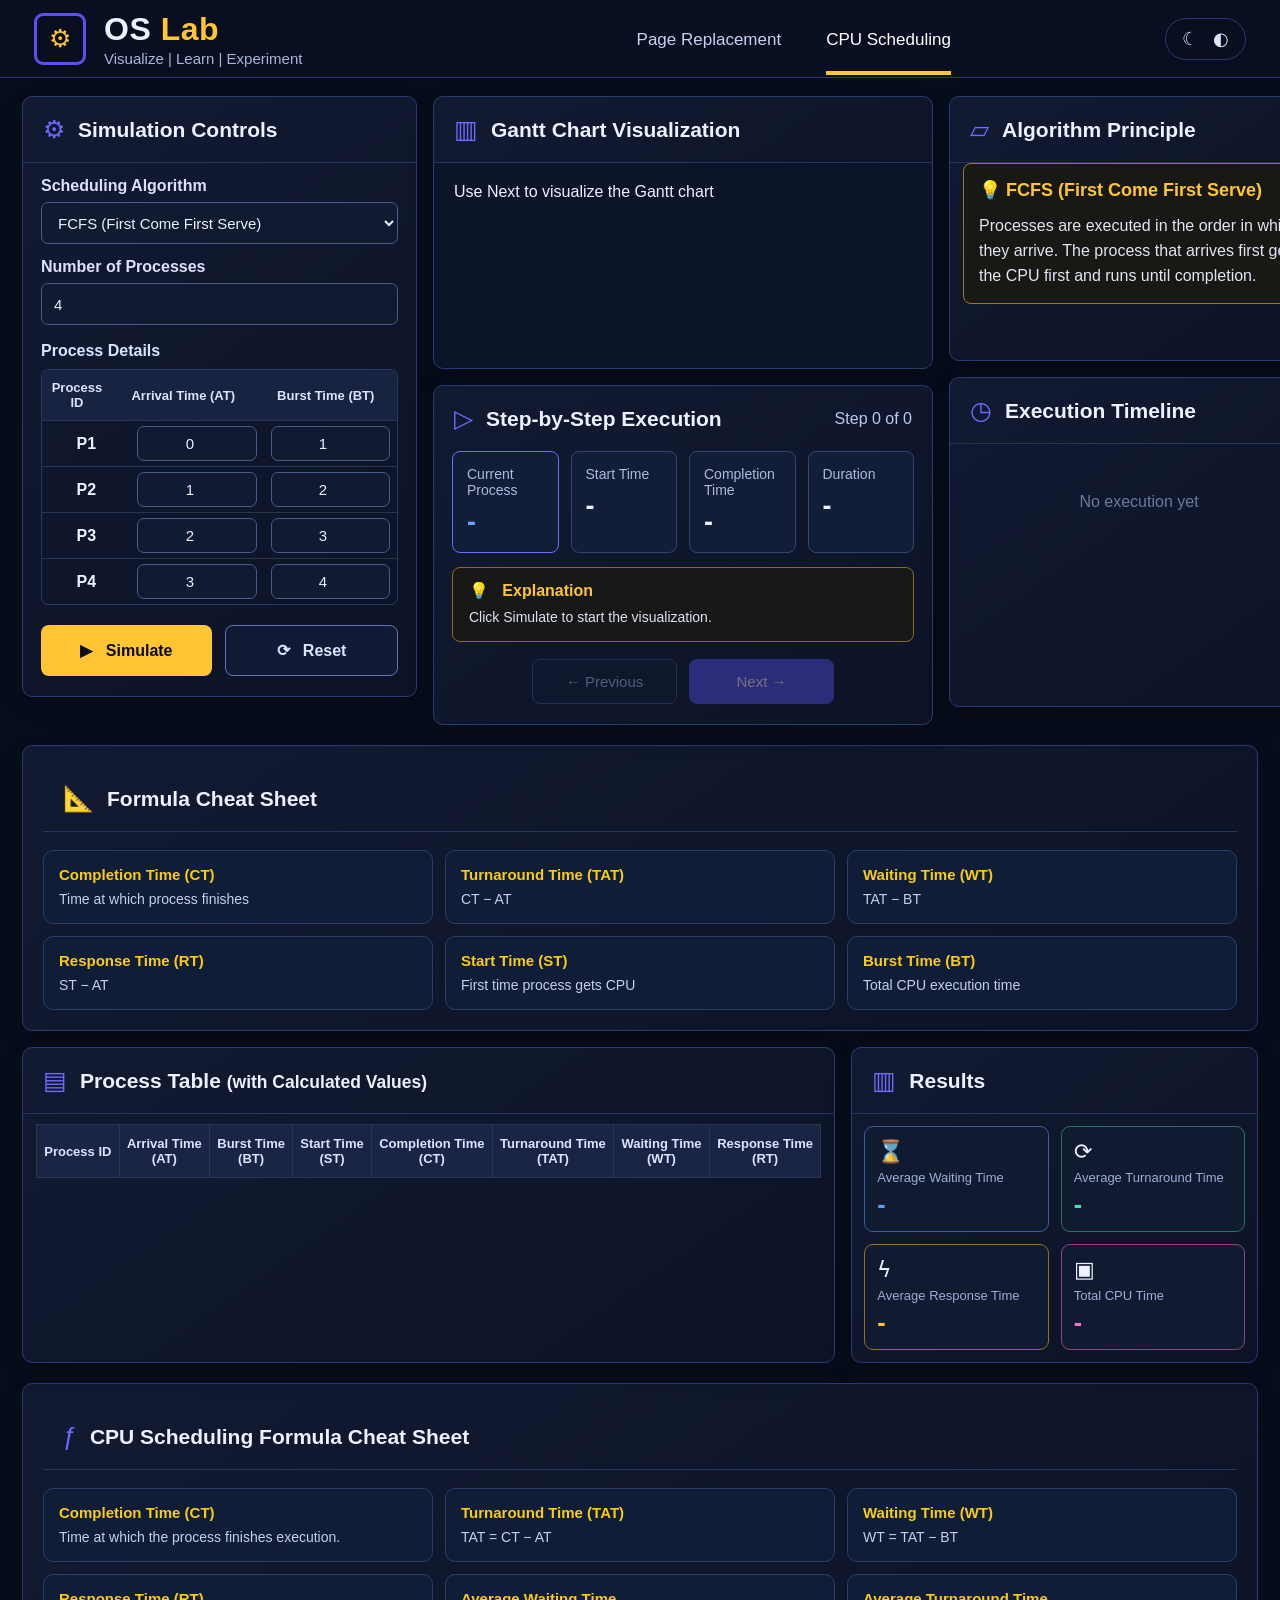
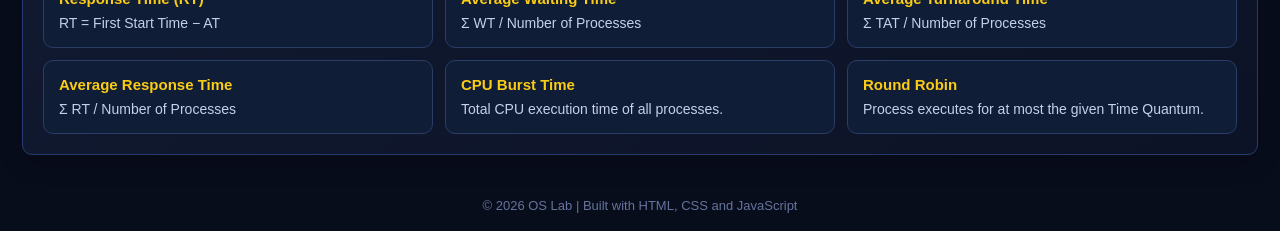
==== cpu-scheduling.html @ b17a911a "cpu scheduling algo fcfs added" ====
<!DOCTYPE html>
<html lang="en">
<head>
<meta charset="UTF-8">
<meta name="viewport" content="width=device-width,initial-scale=1.0">
<title>OS Lab | CPU Scheduling</title>
<link rel="stylesheet" href="css/scheduling.css">
</head>

<body>

<header>
    <div class="brand">
        <div class="brand-icon">⚙</div>
        <div>
            <h1>OS <span>Lab</span></h1>
            <p>Visualize | Learn | Experiment</p>
        </div>
    </div>

    <nav>
        <a href="page-replacement.html">Page Replacement</a>
        <a href="cpu-scheduling.html" class="active">CPU Scheduling</a>
    </nav>

    <div class="theme-toggle">☾ &nbsp; ◐</div>
</header>

<main>

    <!-- TOP SECTION -->
    <div class="top-grid">

        <!-- LEFT: CONTROLS -->
        <section class="card controls-card">

            <div class="card-title">
                <span>⚙</span>
                <h2>Simulation Controls</h2>
            </div>

            <label>Scheduling Algorithm</label>

            <select id="algorithm">
                <option value="fcfs">FCFS (First Come First Serve)</option>
                <option value="sjf">SJF (Shortest Job First)</option>
                <option value="srtf">SRTF (Shortest Remaining Time First)</option>
                <option value="priority">Priority Scheduling</option>
                <option value="roundrobin">Round Robin</option>
            </select>

            <label>Number of Processes</label>

            <input
                type="number"
                id="processCount"
                min="1"
                max="10"
                value="4"
            >

            <h3 class="sub-heading">Process Details</h3>

            <div class="process-table">

                <div class="process-header">
                    <span>Process ID</span>
                    <span>Arrival Time (AT)</span>
                    <span>Burst Time (BT)</span>
                </div>

                <!-- JS WILL GENERATE PROCESS ROWS HERE -->
                <div id="processInputs"></div>

            </div>

            <!-- ROUND ROBIN QUANTUM -->
            <div
                id="quantumContainer"
                class="quantum-container"
                style="display:none;"
            >
                <label>Time Quantum</label>

                <input
                    type="number"
                    id="timeQuantum"
                    min="1"
                    value="2"
                >
            </div>

            <div class="buttons">

                <button
                    id="simulateBtn"
                    class="simulate-btn"
                >
                    ▶ &nbsp; Simulate
                </button>

                <button
                    id="resetBtn"
                    class="reset-btn"
                >
                    ⟳ &nbsp; Reset
                </button>

            </div>

        </section>


        <!-- CENTER -->
        <div class="center-column">

            <!-- GANTT -->
            <section class="card gantt-card">

                <div class="card-title">
                    <span>▥</span>
                    <h2>Gantt Chart Visualization</h2>
                </div>

                <div id="ganttChart" class="gantt-chart">
                    <canvas id="ganttCanvas"></canvas>
                </div>

            </section>


            <!-- STEP EXECUTION -->
            <section class="card step-card">

                <div class="step-header">

                    <div class="card-title">
                        <span>▷</span>
                        <h2>Step-by-Step Execution</h2>
                    </div>

                    <span id="stepCounter">
                        Step 0 of 0
                    </span>

                </div>

                <div class="step-info-grid">

                    <div class="info-box current-process">
                        <span>Current Process</span>
                        <strong id="currentProcess">-</strong>
                    </div>

                    <div class="info-box">
                        <span>Start Time</span>
                        <strong id="startTime">-</strong>
                    </div>

                    <div class="info-box">
                        <span>Completion Time</span>
                        <strong id="completionTime">-</strong>
                    </div>

                    <div class="info-box">
                        <span>Duration</span>
                        <strong id="duration">-</strong>
                    </div>

                </div>

                <div class="explanation">

                    <h3>
                        💡 &nbsp; Explanation
                    </h3>

                    <p id="explanationText">
                        Click Simulate to start the visualization.
                    </p>

                </div>

                <div class="navigation">

                    <button
                        id="previousBtn"
                        disabled
                    >
                        ← Previous
                    </button>

                    <button
                        id="nextBtn"
                        disabled
                    >
                        Next →
                    </button>

                </div>

            </section>

        </div>


        <!-- RIGHT COLUMN -->
        <div class="right-column">

            <!-- PRINCIPLE -->
            <section class="card principle-card">

                <div class="card-title">

                    <span>▱</span>

                    <h2>
                        Algorithm Principle
                    </h2>

                </div>

                <div class="principle-content">

                    <h3 id="principleTitle">
                        💡 FCFS (First Come First Serve)
                    </h3>

                    <p id="principleText">
                        In FCFS, processes are executed in the
                        order of their arrival. The process that
                        arrives first is given the CPU first and
                        runs until completion.
                    </p>

                </div>

            </section>


            <!-- TIMELINE -->
            <section class="card timeline-card">

                <div class="card-title">

                    <span>◷</span>

                    <h2>
                        Execution Timeline
                    </h2>

                </div>

                <div id="executionTimeline">

                    <div class="empty-timeline">
                        No execution yet
                    </div>

                </div>

            </section>

        </div>

    </div>

    <!-- FORMULA CHEAT SHEET -->
<section class="card formula-card">

    <div class="card-title">
        <span>📐</span>
        <h2>Formula Cheat Sheet</h2>
    </div>

    <div class="formula-grid">

        <div class="formula-item">
            <strong>Completion Time (CT)</strong>
            <span>Time at which process finishes</span>
        </div>

        <div class="formula-item">
            <strong>Turnaround Time (TAT)</strong>
            <span>CT − AT</span>
        </div>

        <div class="formula-item">
            <strong>Waiting Time (WT)</strong>
            <span>TAT − BT</span>
        </div>

        <div class="formula-item">
            <strong>Response Time (RT)</strong>
            <span>ST − AT</span>
        </div>

        <div class="formula-item">
            <strong>Start Time (ST)</strong>
            <span>First time process gets CPU</span>
        </div>

        <div class="formula-item">
            <strong>Burst Time (BT)</strong>
            <span>Total CPU execution time</span>
        </div>

    </div>

</section>

    <!-- BOTTOM -->
    <div class="bottom-grid">

        <!-- PROCESS TABLE -->
        <section class="card results-table-card">

            <div class="card-title">

                <span>▤</span>

                <h2>
                    Process Table
                    <small>(with Calculated Values)</small>
                </h2>

            </div>

            <div class="table-wrapper">

                <table id="resultsTable">

                    <thead>

                        <tr>

                            <th>
                                Process ID
                            </th>

                            <th>
                                Arrival Time<br>(AT)
                            </th>

                            <th>
                                Burst Time<br>(BT)
                            </th>

                            <th>
                                Start Time<br>(ST)
                            </th>

                            <th>
                                Completion Time<br>(CT)
                            </th>

                            <th>
                                Turnaround Time<br>(TAT)
                            </th>

                            <th>
                                Waiting Time<br>(WT)
                            </th>

                            <th>
                                Response Time<br>(RT)
                            </th>

                        </tr>

                    </thead>

                    <tbody id="resultsBody">
                    </tbody>

                </table>

            </div>

        </section>


        <!-- RESULTS -->
        <section class="card metrics-card">

            <div class="card-title">

                <span>▥</span>

                <h2>
                    Results
                </h2>

            </div>

            <div class="metrics-grid">

                <div class="metric waiting">

                    <span>⌛</span>

                    <p>
                        Average Waiting Time
                    </p>

                    <strong id="avgWaiting">
                        -
                    </strong>

                </div>


                <div class="metric turnaround">

                    <span>⟳</span>

                    <p>
                        Average Turnaround Time
                    </p>

                    <strong id="avgTurnaround">
                        -
                    </strong>

                </div>


                <div class="metric response">

                    <span>ϟ</span>

                    <p>
                        Average Response Time
                    </p>

                    <strong id="avgResponse">
                        -
                    </strong>

                </div>


                <div class="metric cpu">

                    <span>▣</span>

                    <p>
                        Total CPU Time
                    </p>

                    <strong id="totalCpuTime">
                        -
                    </strong>

                </div>

            </div>

        </section>

    </div>

</main>


<footer>

    <p>
        © 2026 OS Lab | Built with HTML, CSS and JavaScript
    </p>

</footer>


<!-- ALGORITHMS -->

<script src="js/cpu/fcfs.js"></script>
<script src="js/cpu-scheduling.js"></script>

</body>
</html>
---- css/scheduling.css ----
*{box-sizing:border-box;margin:0;padding:0}

:root{
    --bg:#080d1c;
    --panel:#0e162b;
    --panel2:#111a31;
    --border:#293b73;
    --purple:#5b50f5;
    --blue:#4d8dff;
    --yellow:#ffc533;
    --text:#eef1ff;
    --muted:#aab5d8;
    --green:#48d6b0;
    --pink:#ed55b7;
}

body{
    font-family:Arial,sans-serif;
    background:var(--bg);
    color:var(--text);
    min-height:100vh;
}

header{
    height:78px;
    padding:0 34px;
    display:flex;
    align-items:center;
    justify-content:space-between;
    background:#090e20;
    border-bottom:1px solid var(--border);
}

.brand{
    display:flex;
    align-items:center;
    gap:18px;
}

.brand-icon{
    width:52px;
    height:52px;
    border:3px solid var(--purple);
    border-radius:9px;
    display:flex;
    align-items:center;
    justify-content:center;
    color:var(--yellow);
    font-size:25px;
}

.brand h1{
    font-size:32px;
    letter-spacing:.5px;
}

.brand h1 span{color:var(--yellow)}

.brand p{
    color:var(--muted);
    font-size:15px;
    margin-top:2px;
}

nav{
    display:flex;
    gap:45px;
    margin-left:120px;
}

nav a{
    color:#c9d1f2;
    text-decoration:none;
    font-size:17px;
    padding:27px 0 21px;
}

nav a:hover,
nav a.active{
    color:#fff;
    border-bottom:4px solid var(--yellow);
}

.theme-toggle{
    border:1px solid var(--border);
    border-radius:25px;
    padding:9px 16px;
    color:#dce2ff;
    font-size:18px;
}

main{
    padding:18px 22px 25px;
}

.top-grid{
    display:grid;
    grid-template-columns:395px minmax(500px,1fr) 380px;
    gap:16px;
    align-items:start;
}

.center-column,
.right-column{
    display:flex;
    flex-direction:column;
    gap:16px;
}

.card{
    background:linear-gradient(145deg,#121a32,#0c1326);
    border:1px solid var(--border);
    border-radius:10px;
    overflow:hidden;
    box-shadow:0 8px 25px rgba(0,0,0,.2);
}

.card-title{
    display:flex;
    align-items:center;
    gap:13px;
    padding:18px 20px;
    border-bottom:1px solid #26345f;
}

.card-title span{
    color:#7168ff;
    font-size:25px;
}

.card-title h2{
    font-size:21px;
}

.controls-card{
    padding-bottom:20px;
}

.controls-card .card-title{
    margin-bottom:14px;
}

label{
    display:block;
    color:#dbe1fa;
    font-size:16px;
    font-weight:600;
    margin:14px 18px 7px;
}

select,
input{
    width:calc(100% - 36px);
    margin:0 18px;
    height:42px;
    border:1px solid #4a5b8d;
    border-radius:7px;
    background:#111a30;
    color:#eaf0ff;
    padding:0 12px;
    font-size:15px;
    outline:none;
}

select:focus,
input:focus{
    border-color:var(--purple);
    box-shadow:0 0 0 2px rgba(91,80,245,.15);
}

.sub-heading{
    margin:17px 18px 9px;
    font-size:16px;
    color:#dce3ff;
}

.process-table{
    margin:0 18px;
    border:1px solid #29385e;
    border-radius:7px;
    overflow:hidden;
}

.process-header,
.process-row{
    display:grid;
    grid-template-columns:1fr 1.5fr 1.5fr;
    align-items:center;
}

.process-header{
    background:#182341;
    color:#dce3ff;
    font-size:13px;
    font-weight:bold;
}

.process-header span,
.process-row span{
    padding:10px 8px;
    text-align:center;
}

.process-row{
    border-top:1px solid #293550;
}

.process-row span:first-child{
    font-weight:bold;
}

.process-row input{
    width:90%;
    height:35px;
    margin:5px auto;
    display:block;
    text-align:center;
    padding:5px;
}

.quantum-container{
    display:none;
}

.buttons{
    display:flex;
    gap:13px;
    margin:20px 18px 0;
}

.buttons button{
    flex:1;
    height:51px;
    border-radius:8px;
    font-size:16px;
    font-weight:bold;
    cursor:pointer;
    transition:.2s;
}

.simulate-btn{
    background:var(--yellow);
    color:#080d1c;
    border:0;
}

.simulate-btn:hover{
    transform:translateY(-2px);
    box-shadow:0 5px 18px rgba(255,197,51,.25);
}

.reset-btn{
    background:#121a35;
    color:#dce4ff;
    border:1px solid #6475b5;
}

.reset-btn:hover{
    border-color:#8c99d8;
}

.gantt-card{
    min-height:245px;
}

.gantt-chart{
    height:205px;
    padding:20px;
    position:relative;
    overflow-x:auto;
    overflow-y:hidden;
    background:#0b1428;
    border-radius:0 0 12px 12px;
}

#ganttCanvas{
    display:block;
    min-width:100%;
    height:165px;
}

.step-card{
    padding-bottom:20px;
}

.step-header{
    display:flex;
    justify-content:space-between;
    align-items:center;
}

.step-header .card-title{
    border:0;
}

#stepCounter{
    margin-right:20px;
    color:#bdc8ec;
    font-size:16px;
}

.step-info-grid{
    display:grid;
    grid-template-columns:repeat(4,1fr);
    gap:12px;
    padding:0 18px 14px;
}

.info-box{
    background:#121d37;
    border:1px solid #33446e;
    border-radius:8px;
    padding:14px;
    min-height:86px;
}

.info-box span{
    display:block;
    color:#aeb9df;
    font-size:14px;
    margin-bottom:9px;
}

.info-box strong{
    font-size:27px;
}

.current-process{
    border-color:#6670ff;
}

.current-process strong{
    color:#6fa1ff;
}

.explanation{
    margin:0 18px;
    padding:13px 16px;
    border:1px solid #866b21;
    background:#171817;
    border-radius:8px;
}

.explanation h3{
    color:var(--yellow);
    font-size:16px;
    margin-bottom:7px;
}

.explanation p{
    color:#dce2f4;
    line-height:1.5;
    font-size:14px;
}

.navigation{
    display:flex;
    justify-content:center;
    gap:12px;
    margin-top:17px;
}

.navigation button{
    min-width:145px;
    height:45px;
    border-radius:8px;
    border:1px solid #465a8e;
    background:#111a31;
    color:#b8c4e7;
    font-size:15px;
    cursor:pointer;
}

.navigation button:last-child{
    background:var(--purple);
    border-color:var(--purple);
    color:#fff;
}

.navigation button:disabled{
    opacity:.4;
    cursor:not-allowed;
}

.principle-card{
    min-height:265px;
}

.principle-content{
    margin:0 13px 13px;
    padding:15px;
    border:1px solid #9c7920;
    border-radius:8px;
    background:#181915;
}

.principle-content h3{
    color:var(--yellow);
    font-size:18px;
    margin-bottom:13px;
}

.principle-content p{
    color:#e1e5f4;
    line-height:1.55;
    font-size:16px;
}

.timeline-card{
    min-height:330px;
}

#executionTimeline{
    padding:14px;
}

.empty-timeline{
    color:#6e7a9d;
    text-align:center;
    padding:35px 0;
}

.timeline-item{
    display:flex;
    align-items:center;
    gap:13px;
    padding:12px;
    margin-bottom:9px;
    border:1px solid #354a83;
    border-radius:8px;
    background:#101a31;
}

.timeline-number{
    width:40px;
    height:40px;
    border-radius:50%;
    background:#303d66;
    display:flex;
    align-items:center;
    justify-content:center;
    font-weight:bold;
}

.timeline-item.active .timeline-number{
    background:var(--purple);
}

.timeline-process{
    color:#bec9ed;
    font-size:16px;
}

.timeline-time{
    color:#aeb9dd;
    margin-left:auto;
}

.bottom-grid{
    display:grid;
    grid-template-columns:minmax(650px,2fr) minmax(350px,1fr);
    gap:16px;
    margin-top:16px;
}

.results-table-card{
    min-height:270px;
}

.table-wrapper{
    overflow-x:auto;
    padding:10px 13px 14px;
}

table{
    width:100%;
    border-collapse:collapse;
    font-size:13px;
}

thead{
    background:#1a2545;
}

th{
    color:#dce4ff;
    font-weight:600;
    padding:11px 7px;
    border:1px solid #293653;
}

td{
    text-align:center;
    padding:11px 7px;
    color:#d8def3;
    border:1px solid #202d4b;
}

tbody tr:nth-child(even){
    background:#0f172b;
}

.metrics-card{
    min-height:270px;
}

.metrics-grid{
    display:grid;
    grid-template-columns:1fr 1fr;
    gap:12px;
    padding:12px;
}

.metric{
    min-height:92px;
    border:1px solid #3d5b9d;
    border-radius:9px;
    padding:12px;
    background:#101a30;
}

.metric span{
    font-size:22px;
}

.metric p{
    font-size:13px;
    color:#9eadd5;
    margin:5px 0;
}

.metric strong{
    font-size:25px;
}

.metric.waiting strong{color:#5c9bff}
.metric.turnaround strong{color:#55d6b3}
.metric.response strong{color:#ffc43d}
.metric.cpu strong{color:#ed73d2}

.metric.response{border-color:#92721c}
.metric.turnaround{border-color:#22765f}
.metric.cpu{border-color:#93467e}

footer{
    text-align:center;
    color:#66739b;
    font-size:13px;
    padding:18px;
}


/* RESPONSIVE */

@media(max-width:1250px){
    .top-grid{
        grid-template-columns:330px 1fr;
    }

    .right-column{
        grid-column:1/-1;
        display:grid;
        grid-template-columns:1fr 1fr;
    }

    .bottom-grid{
        grid-template-columns:1fr;
    }

    nav{
        margin-left:30px;
        gap:20px;
    }
}

@media(max-width:850px){
    header{
        height:auto;
        padding:15px 20px;
        flex-wrap:wrap;
        gap:15px;
    }

    nav{
        order:3;
        width:100%;
        justify-content:center;
    }

    .top-grid{
        grid-template-columns:1fr;
    }

    .right-column{
        grid-column:auto;
        display:flex;
    }

    .step-info-grid{
        grid-template-columns:1fr 1fr;
    }

    .bottom-grid{
        grid-template-columns:1fr;
    }
}

@media(max-width:550px){
    main{
        padding:10px;
    }

    .brand h1{
        font-size:25px;
    }

    nav{
        gap:14px;
    }

    nav a{
        font-size:13px;
    }

    .step-info-grid{
        grid-template-columns:1fr;
    }

    .metrics-grid{
        grid-template-columns:1fr;
    }

    .process-header,
    .process-row{
        grid-template-columns:70px 1fr 1fr;
    }

    .buttons{
        flex-direction:column;
    }
}

/* =========================
   FORMULA CHEAT SHEET
========================= */

.formula-card{
    margin-top:20px;
    padding:20px;
}

.formula-card .card-title{
    margin-bottom:18px;
}

.formula-grid{
    display:grid;
    grid-template-columns:repeat(3,1fr);
    gap:12px;
}

.formula-item{
    padding:15px;
    border:1px solid #293d66;
    border-radius:10px;
    background:#101d36;
    transition:.2s;
}

.formula-item:hover{
    border-color:#6366f1;
    transform:translateY(-2px);
}

.formula-item strong{
    display:block;
    color:#facc15;
    font-size:15px;
    margin-bottom:7px;
}

.formula-item span{
    color:#c5d0ed;
    font-size:14px;
}

@media(max-width:900px){

    .formula-grid{
        grid-template-columns:repeat(2,1fr);
    }

}

@media(max-width:600px){

    .formula-grid{
        grid-template-columns:1fr;
    }

}
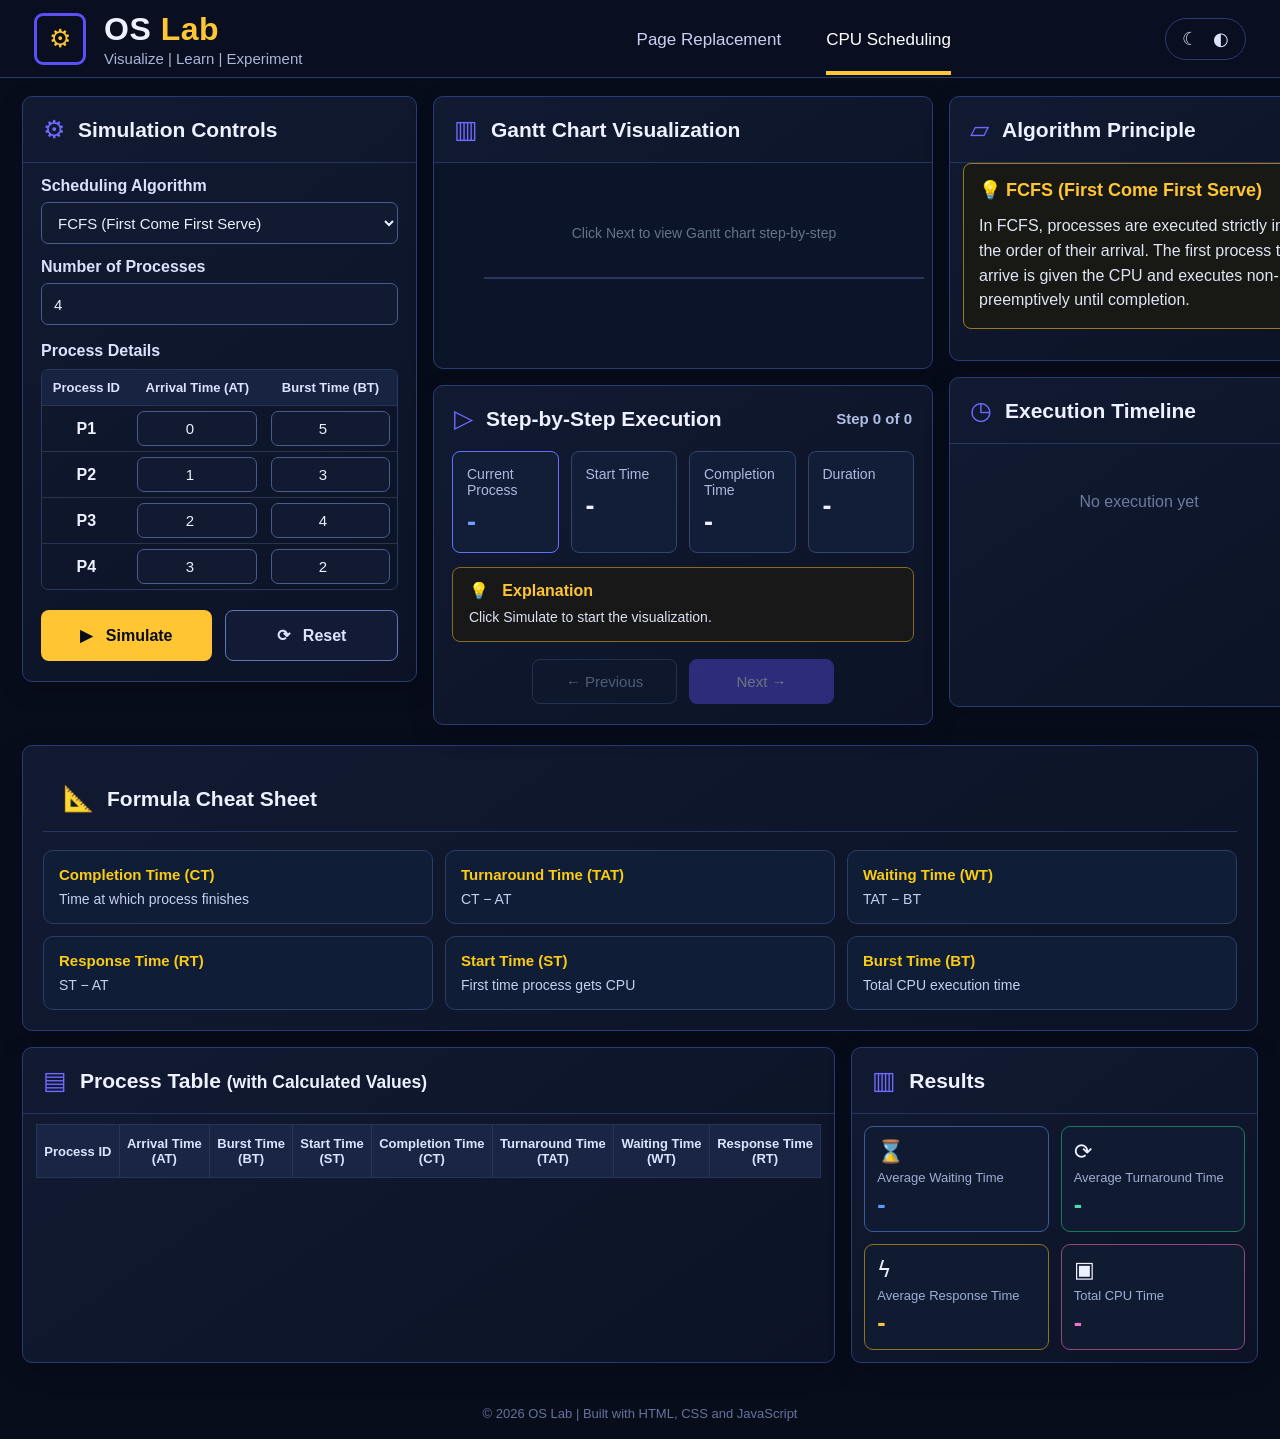
==== commit a4164767: "changed some cpu scheduling theme and implemented disk scheduling" ====
--- a/cpu-scheduling.html
+++ b/cpu-scheduling.html
@@ -145,6 +145,88 @@
 
                 </div>
 
+                <!-- ROUND ROBIN TWO-QUEUE VISUALIZATION (Visible only during Round Robin simulation) -->
+              <!-- ROUND ROBIN VISUALIZATION -->
+             <div id="rrQueueContainer" class="rr-queue-container" style="display:none;">
+
+                    <!-- TOP INFO -->
+                    <div class="rr-header-badges">
+
+                        <span class="rr-badge rr-badge-quantum">
+                            Time Quantum:
+                            <strong id="rrQuantumVal">2</strong>
+                        </span>
+
+                        <span class="rr-badge rr-badge-time">
+                            Current Time:
+                            <strong id="rrCurrentTimeVal">0</strong>
+                        </span>
+
+                    </div>
+
+
+                    <!-- QUEUE AREA -->
+                    <div class="rr-visual-area">
+
+                        <!-- CPU -->
+                        <div class="rr-cpu-section">
+
+                            <div class="rr-section-title">
+                                ⚡ CPU / RUNNING
+                            </div>
+
+                            <div id="rrCpuProcess" class="rr-cpu-content">
+
+                                <div class="rr-empty-label">
+                                    CPU Idle
+                                </div>
+
+                            </div>
+
+                        </div>
+
+
+                        <!-- READY QUEUE -->
+                        <div class="rr-ready-section">
+
+                            <div class="rr-section-title">
+
+                                <span>
+                                    📋 READY QUEUE
+                                </span>
+
+                                <span class="rr-queue-direction">
+                                    FRONT → REAR
+                                </span>
+
+                            </div>
+
+
+                            <div id="rrReadyQueue" class="rr-ready-queue">
+
+                                <div class="rr-empty-label">
+                                    Queue Empty
+                                </div>
+
+                            </div>
+
+                        </div>
+
+                    </div>
+
+
+                    <!-- PROCESS STATUS -->
+                    <div class="rr-status-section">
+
+                        <div class="rr-status-title">
+                            Process Status
+                        </div>
+
+                        <div id="rrProcessStatuses" class="rr-status-chips"></div>
+
+                    </div>
+
+                </div>
                 <div class="step-info-grid">
 
                     <div class="info-box current-process">
@@ -473,8 +555,19 @@
 
 
 <!-- ALGORITHMS -->
-
 <script src="js/cpu/fcfs.js"></script>
+<script src="js/cpu/sjf.js"></script>
+<script src="js/cpu/srtf.js"></script>
+<script src="js/cpu/priority.js"></script>
+<script src="js/cpu/roundrobin.js"></script>
+
+<!-- VISUALIZATIONS -->
+<script src="js/visualization/gantt.js"></script>
+<script src="js/visualization/timeline.js"></script>
+<script src="js/visualization/step-execution.js"></script>
+<script src="js/visualization/results.js"></script>
+
+<!-- CONTROLLER -->
 <script src="js/cpu-scheduling.js"></script>
 
 </body>
--- a/css/scheduling.css
+++ b/css/scheduling.css
@@ -188,6 +188,11 @@
     align-items:center;
 }
 
+.process-header.has-priority,
+.process-row.has-priority{
+    grid-template-columns:1fr 1.2fr 1.2fr 1.2fr;
+}
+
 .process-header{
     background:#182341;
     color:#dce3ff;
@@ -698,4 +703,421 @@
         grid-template-columns:1fr;
     }
 
+}
+
+/* =========================================================
+   ROUND ROBIN STEP VISUALIZATION
+   ========================================================= */
+
+.rr-simulation{
+    width:100%;
+    padding:20px;
+    border:1px solid #293d68;
+    border-radius:12px;
+    background:#0d1830;
+}
+
+/* ---------- TOP INFO ---------- */
+
+.rr-top-info{
+    display:flex;
+    align-items:center;
+    gap:14px;
+    margin-bottom:20px;
+}
+
+.rr-badge{
+    padding:9px 18px;
+    border-radius:22px;
+    font-size:16px;
+    font-weight:700;
+    white-space:nowrap;
+}
+
+.rr-quantum{
+    color:#ffc83d;
+    border:1px solid #ffc83d;
+    background:#ffc83d12;
+}
+
+.rr-time{
+    color:#69a3ff;
+    border:1px solid #4285ff;
+    background:#4285ff12;
+}
+
+
+/* ---------- MAIN SIMULATION AREA ---------- */
+
+.rr-main{
+    display:grid;
+    grid-template-columns:260px minmax(0,1fr);
+    gap:18px;
+    align-items:stretch;
+}
+
+
+/* ---------- CPU ---------- */
+
+.rr-cpu{
+    min-height:155px;
+    padding:16px;
+    border:1px solid #4f46e5;
+    border-radius:12px;
+    background:#101d38;
+}
+
+.rr-section-title{
+    display:flex;
+    align-items:center;
+    gap:10px;
+
+    color:#f1f5ff;
+    font-size:17px;
+    font-weight:700;
+
+    padding-bottom:12px;
+    border-bottom:1px solid #24365d;
+}
+
+.rr-cpu-icon{
+    color:#ffc83d;
+    font-size:19px;
+}
+
+.rr-running{
+    margin-top:16px;
+    min-height:85px;
+
+    display:flex;
+    flex-direction:column;
+    align-items:center;
+    justify-content:center;
+
+    border:1px solid #ffc83d;
+    border-radius:9px;
+
+    background:#182746;
+    box-shadow:0 0 20px rgba(255,200,61,.12);
+}
+
+.rr-running-id{
+    font-size:24px;
+    font-weight:800;
+    color:#ffffff;
+}
+
+.rr-running-details{
+    margin-top:4px;
+    color:#b9c7e8;
+    font-size:13px;
+}
+
+.rr-running-details strong{
+    color:#ffc83d;
+}
+
+.rr-idle{
+    min-height:85px;
+
+    display:flex;
+    align-items:center;
+    justify-content:center;
+
+    color:#7f91ba;
+    font-style:italic;
+}
+
+
+/* ---------- READY QUEUE ---------- */
+
+.rr-queue{
+    min-width:0;
+    padding:16px;
+
+    border:1px solid #293f70;
+    border-radius:12px;
+
+    background:#101d38;
+}
+
+.rr-queue-header{
+    display:flex;
+    align-items:center;
+    justify-content:space-between;
+
+    padding-bottom:12px;
+    border-bottom:1px solid #24365d;
+}
+
+.rr-queue-title{
+    display:flex;
+    align-items:center;
+    gap:10px;
+
+    color:#f1f5ff;
+    font-size:17px;
+    font-weight:700;
+}
+
+.rr-queue-direction{
+    color:#8294c1;
+    font-size:12px;
+}
+
+
+/* ---------- QUEUE ITEMS ---------- */
+
+.rr-queue-track{
+    display:flex;
+    align-items:center;
+    gap:14px;
+
+    min-height:105px;
+    margin-top:14px;
+
+    overflow-x:auto;
+    overflow-y:hidden;
+
+    padding:4px 2px 10px;
+}
+
+.rr-queue-track::-webkit-scrollbar{
+    height:6px;
+}
+
+.rr-queue-track::-webkit-scrollbar-track{
+    background:#111d34;
+    border-radius:10px;
+}
+
+.rr-queue-track::-webkit-scrollbar-thumb{
+    background:#334d82;
+    border-radius:10px;
+}
+
+
+/* Individual process */
+
+.rr-queue-item{
+    position:relative;
+
+    flex:0 0 135px;
+    min-height:78px;
+
+    padding:11px 12px;
+
+    border:1px solid #3b568e;
+    border-radius:9px;
+
+    background:#152542;
+
+    display:flex;
+    flex-direction:column;
+    justify-content:center;
+
+    transition:.25s;
+}
+
+.rr-queue-item:hover{
+    border-color:#6366f1;
+    transform:translateY(-2px);
+}
+
+.rr-queue-item.current{
+    border-color:#ffc83d;
+    box-shadow:0 0 15px rgba(255,200,61,.15);
+}
+
+.rr-process-id{
+    color:#ffffff;
+    font-size:17px;
+    font-weight:800;
+    margin-bottom:5px;
+}
+
+.rr-process-info{
+    color:#aebde0;
+    font-size:12px;
+    line-height:1.5;
+}
+
+.rr-process-info strong{
+    color:#ffc83d;
+}
+
+
+/* Arrow between queue elements */
+
+.rr-queue-arrow{
+    flex:0 0 auto;
+
+    color:#627aa9;
+    font-size:20px;
+}
+
+
+/* Empty queue */
+
+.rr-empty{
+    width:100%;
+    min-height:75px;
+
+    display:flex;
+    align-items:center;
+    justify-content:center;
+
+    color:#7789b3;
+    font-size:14px;
+    font-style:italic;
+}
+
+
+/* ---------- PROCESS STATUS ---------- */
+
+.rr-status{
+    margin-top:18px;
+    padding-top:16px;
+
+    border-top:1px solid #24365d;
+}
+
+.rr-status-title{
+    color:#aebde0;
+    font-size:14px;
+    font-weight:700;
+    margin-bottom:10px;
+}
+
+.rr-status-list{
+    display:flex;
+    flex-wrap:wrap;
+    gap:8px;
+}
+
+.rr-status-item{
+    display:flex;
+    align-items:center;
+    gap:7px;
+
+    padding:6px 10px;
+
+    border:1px solid #314b7c;
+    border-radius:7px;
+
+    background:#111f39;
+
+    color:#d7e0f5;
+    font-size:13px;
+}
+
+.rr-status-item .status-id{
+    color:#ffffff;
+    font-weight:700;
+}
+
+.rr-status-item .status-badge{
+    padding:2px 6px;
+    border-radius:4px;
+
+    background:#393b79;
+    color:#c9c8ff;
+
+    font-size:11px;
+    font-weight:700;
+}
+
+.rr-status-item .remaining{
+    color:#aebde0;
+}
+
+.rr-status-item.running{
+    border-color:#ffc83d;
+}
+
+.rr-status-item.running .status-badge{
+    background:#ffc83d;
+    color:#10182b;
+}
+
+.rr-status-item.completed{
+    border-color:#34d399;
+}
+
+.rr-status-item.completed .status-badge{
+    background:#34d399;
+    color:#071b16;
+}
+
+
+/* =========================================================
+   STEP CARD
+   ========================================================= */
+
+.step-card{
+    overflow:hidden;
+}
+
+.step-header{
+    display:flex;
+    align-items:center;
+    justify-content:space-between;
+}
+
+#stepCounter{
+    color:#aebde0;
+    font-size:15px;
+    font-weight:600;
+}
+
+
+/* =========================================================
+   RESPONSIVE
+   ========================================================= */
+
+@media(max-width:900px){
+
+    .rr-main{
+        grid-template-columns:1fr;
+    }
+
+    .rr-cpu{
+        min-height:auto;
+    }
+
+    .rr-running{
+        min-height:75px;
+    }
+}
+
+
+@media(max-width:600px){
+
+    .rr-simulation{
+        padding:14px;
+    }
+
+    .rr-top-info{
+        flex-wrap:wrap;
+    }
+
+    .rr-main{
+        gap:12px;
+    }
+
+    .rr-queue-track{
+        gap:10px;
+    }
+
+    .rr-queue-item{
+        flex-basis:120px;
+    }
+
+    .rr-status-list{
+        gap:6px;
+    }
+
+    .rr-status-item{
+        font-size:12px;
+    }
 }
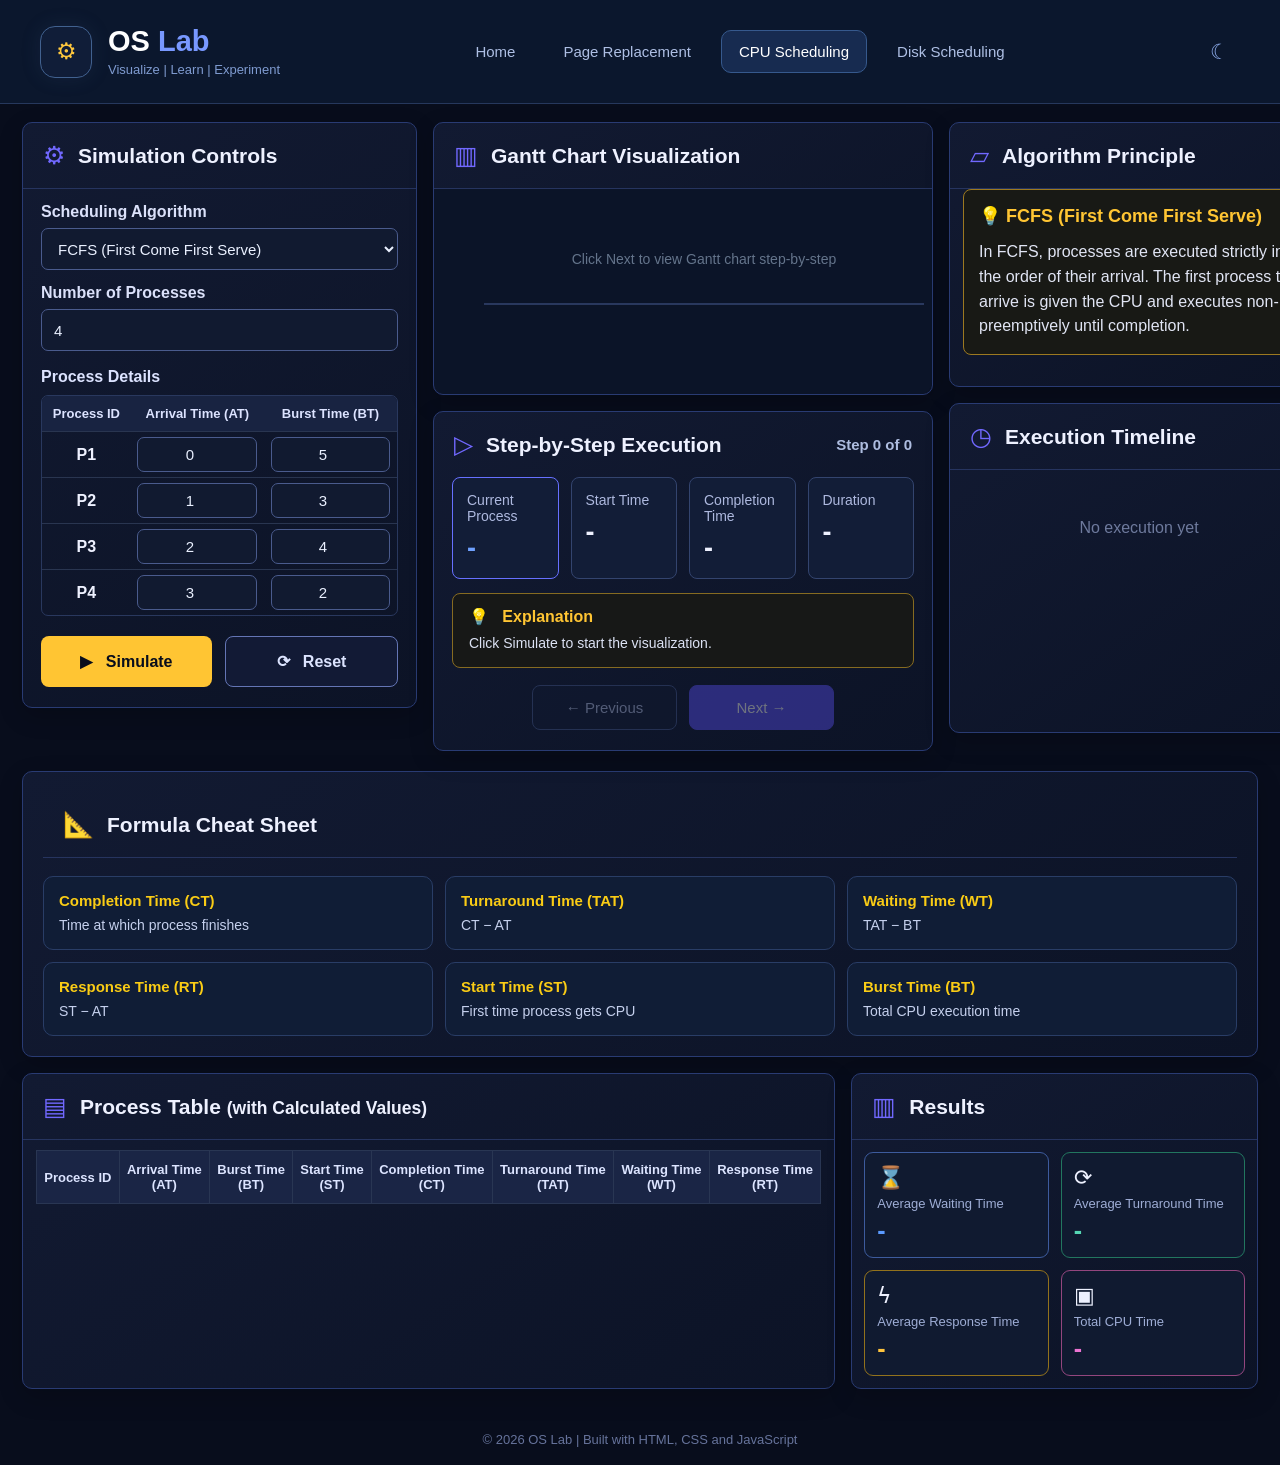
==== commit 3642ad99: "changed styling" ====
--- a/cpu-scheduling.html
+++ b/cpu-scheduling.html
@@ -10,20 +10,44 @@
 <body>
 
 <header>
+
     <div class="brand">
-        <div class="brand-icon">⚙</div>
+
+        <div class="brand-icon">
+            ⚙
+        </div>
+
         <div>
             <h1>OS <span>Lab</span></h1>
             <p>Visualize | Learn | Experiment</p>
         </div>
+
     </div>
 
     <nav>
-        <a href="page-replacement.html">Page Replacement</a>
-        <a href="cpu-scheduling.html" class="active">CPU Scheduling</a>
+
+        <a href="index.html">
+            Home
+        </a>
+
+        <a href="page-replacement.html" >
+            Page Replacement
+        </a>
+
+        <a href="cpu-scheduling.html" class="active">
+            CPU Scheduling
+        </a>
+
+        <a href="disk-scheduling.html">
+            Disk Scheduling
+        </a>
+
     </nav>
 
-    <div class="theme-toggle">☾ &nbsp; ◐</div>
+    <div class="theme-toggle">
+        ☾
+    </div>
+
 </header>
 
 <main>
--- a/css/scheduling.css
+++ b/css/scheduling.css
@@ -21,72 +21,179 @@
     min-height:100vh;
 }
 
-header{
-    height:78px;
-    padding:0 34px;
-    display:flex;
-    align-items:center;
-    justify-content:space-between;
-    background:#090e20;
-    border-bottom:1px solid var(--border);
-}
-
-.brand{
-    display:flex;
-    align-items:center;
-    gap:18px;
-}
-
-.brand-icon{
-    width:52px;
-    height:52px;
-    border:3px solid var(--purple);
-    border-radius:9px;
-    display:flex;
-    align-items:center;
-    justify-content:center;
-    color:var(--yellow);
-    font-size:25px;
-}
-
-.brand h1{
-    font-size:32px;
-    letter-spacing:.5px;
-}
-
-.brand h1 span{color:var(--yellow)}
-
-.brand p{
-    color:var(--muted);
-    font-size:15px;
-    margin-top:2px;
-}
-
-nav{
-    display:flex;
-    gap:45px;
-    margin-left:120px;
-}
-
-nav a{
-    color:#c9d1f2;
-    text-decoration:none;
-    font-size:17px;
-    padding:27px 0 21px;
-}
-
-nav a:hover,
-nav a.active{
-    color:#fff;
-    border-bottom:4px solid var(--yellow);
-}
-
-.theme-toggle{
-    border:1px solid var(--border);
-    border-radius:25px;
-    padding:9px 16px;
-    color:#dce2ff;
-    font-size:18px;
+/* ============================= */
+/* NAVBAR - OS LAB */
+/* ============================= */
+
+header {
+    height: 104px;
+    padding: 0 40px;
+
+    background: #0b172d;
+    border-bottom: 1px solid #26385d;
+
+    display: flex;
+    align-items: center;
+    justify-content: space-between;
+
+    position: sticky;
+    top: 0;
+    z-index: 1000;
+}
+
+/* ============================= */
+/* BRAND */
+/* ============================= */
+
+.brand {
+    display: flex;
+    align-items: center;
+    gap: 16px;
+}
+
+.brand-icon {
+    width: 52px;
+    height: 52px;
+
+    border: 1px solid #41618f;
+    border-radius: 15px;
+
+    background: #101d38;
+    color: #ffc83d;
+
+    display: flex;
+    align-items: center;
+    justify-content: center;
+
+    font-size: 23px;
+
+    box-shadow: 0 0 20px rgba(65, 97, 143, 0.15);
+}
+
+.brand > div:last-child {
+    display: flex;
+    flex-direction: column;
+    justify-content: center;
+}
+
+.brand h1 {
+    margin: 0;
+
+    font-size: 29px;
+    line-height: 1.1;
+
+    color: #ffffff;
+    font-weight: 700;
+}
+
+.brand h1 span {
+    color: #7898ff;
+}
+
+.brand p {
+    margin: 4px 0 0;
+
+    color: #7f9bd0;
+
+    font-size: 13px;
+}
+
+/* ============================= */
+/* NAVIGATION */
+/* ============================= */
+
+header nav {
+    display: flex;
+    align-items: center;
+    gap: 12px;
+}
+
+header nav a {
+    position: relative;
+
+    padding: 12px 17px;
+
+    color: #aebfe4;
+
+    text-decoration: none;
+
+    font-size: 15px;
+    font-weight: 500;
+
+    border: 1px solid transparent;
+    border-radius: 10px;
+
+    transition: all 0.2s ease;
+}
+
+header nav a:hover {
+    color: #ffffff;
+}
+
+header nav a.active {
+    color: #ffffff;
+
+    background: #172b50;
+
+    border-color: #36598d;
+}
+
+/* ============================= */
+/* THEME ICON */
+/* ============================= */
+
+.theme-toggle {
+    color: #8ba9e8;
+
+    font-size: 21px;
+
+    width: 40px;
+    text-align: center;
+
+    cursor: pointer;
+}
+
+/* ============================= */
+/* RESPONSIVE */
+/* ============================= */
+
+@media (max-width: 900px) {
+
+    header {
+        padding: 0 20px;
+    }
+
+    header nav {
+        gap: 4px;
+    }
+
+    header nav a {
+        padding: 10px 11px;
+        font-size: 13px;
+    }
+
+    .brand p {
+        display: none;
+    }
+
+}
+
+@media (max-width: 700px) {
+
+    header {
+        height: auto;
+        min-height: 80px;
+        padding: 12px 18px;
+    }
+
+    header nav {
+        display: none;
+    }
+
+    .theme-toggle {
+        display: block;
+    }
+
 }
 
 main{
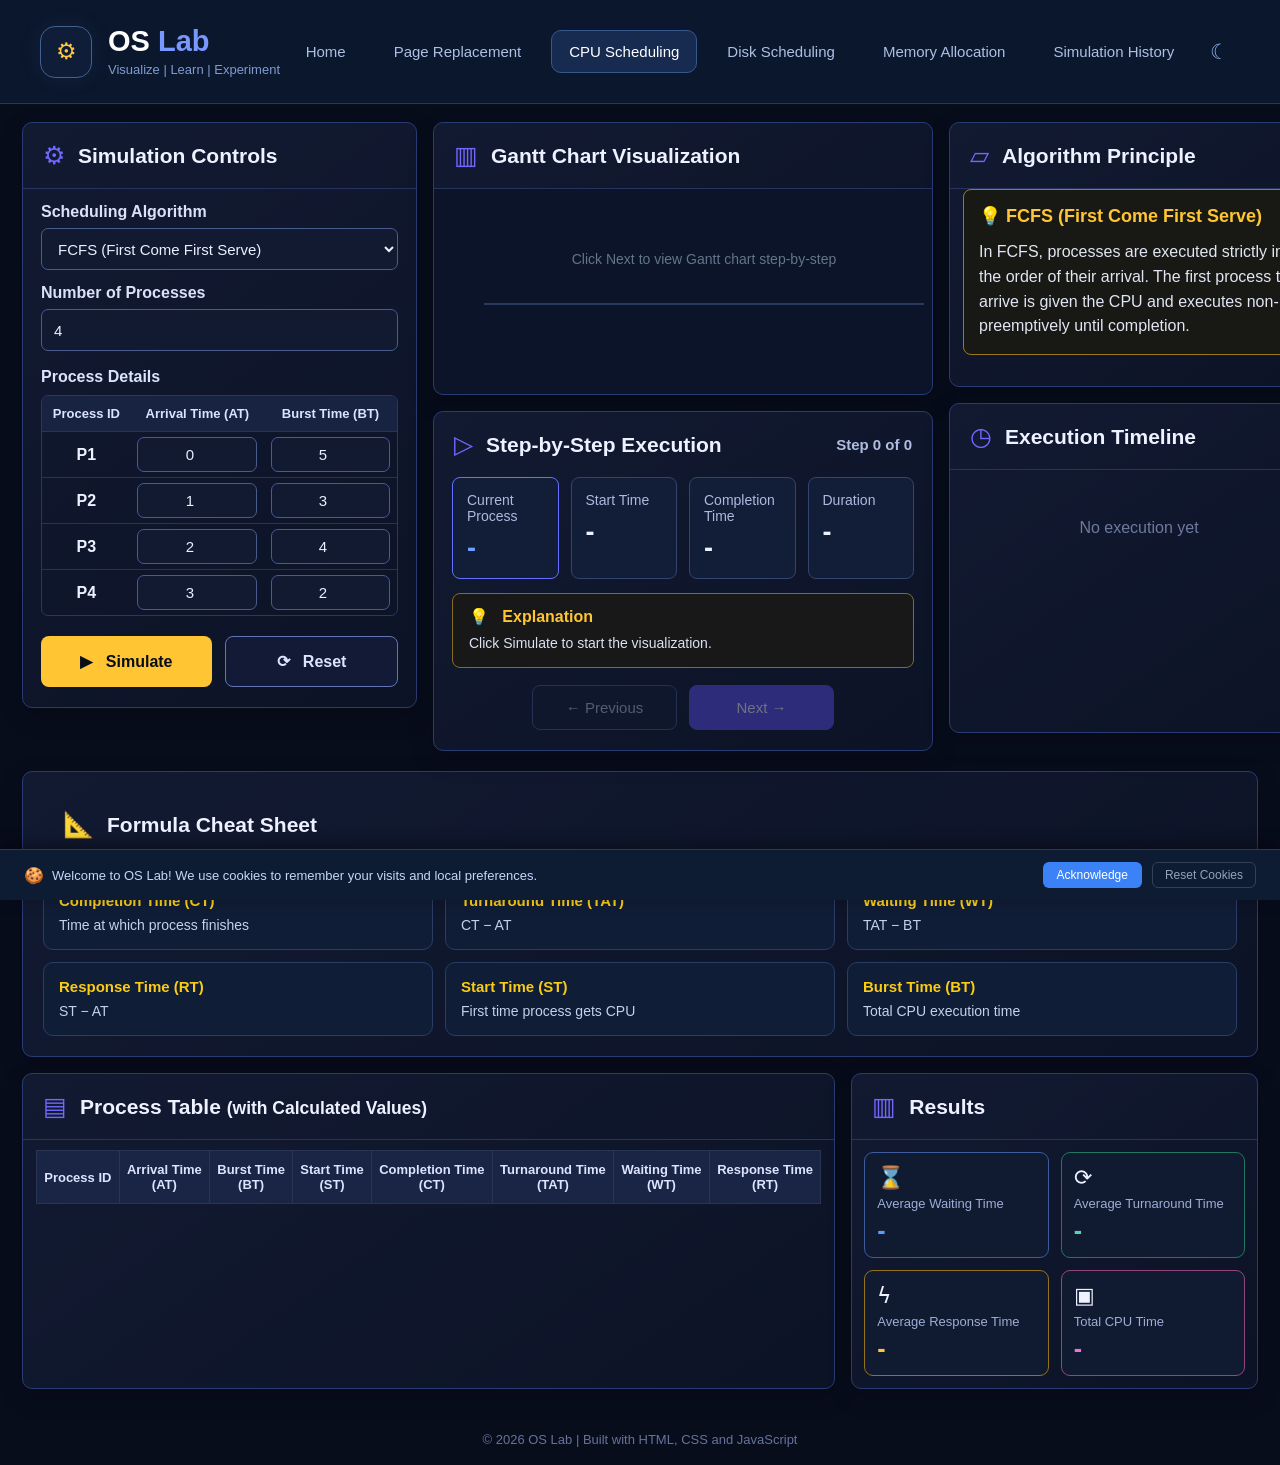
==== commit c46c0a5c: "feat: implement core OS Lab features and improve user experience" ====
--- a/cpu-scheduling.html
+++ b/cpu-scheduling.html
@@ -25,23 +25,12 @@
     </div>
 
     <nav>
-
-        <a href="index.html">
-            Home
-        </a>
-
-        <a href="page-replacement.html" >
-            Page Replacement
-        </a>
-
-        <a href="cpu-scheduling.html" class="active">
-            CPU Scheduling
-        </a>
-
-        <a href="disk-scheduling.html">
-            Disk Scheduling
-        </a>
-
+        <a href="index.html">Home</a>
+        <a href="page-replacement.html">Page Replacement</a>
+        <a href="cpu-scheduling.html" class="active">CPU Scheduling</a>
+        <a href="disk-scheduling.html">Disk Scheduling</a>
+        <a href="memory-allocation.html">Memory Allocation</a>
+        <a href="history.html">Simulation History</a>
     </nav>
 
     <div class="theme-toggle">
@@ -115,7 +104,6 @@
             </div>
 
             <div class="buttons">
-
                 <button
                     id="simulateBtn"
                     class="simulate-btn"
@@ -129,8 +117,16 @@
                 >
                     ⟳ &nbsp; Reset
                 </button>
-
-            </div>
+            </div>
+
+            <button
+                id="saveSimBtn"
+                class="save-sim-btn"
+                style="display:none;"
+                title="Save simulation results to IndexedDB"
+            >
+                💾 &nbsp; Save Simulation
+            </button>
 
         </section>
 
@@ -591,6 +587,10 @@
 <script src="js/visualization/step-execution.js"></script>
 <script src="js/visualization/results.js"></script>
 
+<!-- STORAGE & COMMON -->
+<script src="js/storage.js"></script>
+<script src="js/app-common.js"></script>
+
 <!-- CONTROLLER -->
 <script src="js/cpu-scheduling.js"></script>
 
--- a/css/scheduling.css
+++ b/css/scheduling.css
@@ -1,1230 +1,1317 @@
-*{box-sizing:border-box;margin:0;padding:0}
-
-:root{
-    --bg:#080d1c;
-    --panel:#0e162b;
-    --panel2:#111a31;
-    --border:#293b73;
-    --purple:#5b50f5;
-    --blue:#4d8dff;
-    --yellow:#ffc533;
-    --text:#eef1ff;
-    --muted:#aab5d8;
-    --green:#48d6b0;
-    --pink:#ed55b7;
-}
-
-body{
-    font-family:Arial,sans-serif;
-    background:var(--bg);
-    color:var(--text);
-    min-height:100vh;
-}
-
-/* ============================= */
-/* NAVBAR - OS LAB */
-/* ============================= */
-
-header {
-    height: 104px;
-    padding: 0 40px;
-
-    background: #0b172d;
-    border-bottom: 1px solid #26385d;
-
-    display: flex;
-    align-items: center;
-    justify-content: space-between;
-
-    position: sticky;
-    top: 0;
-    z-index: 1000;
-}
-
-/* ============================= */
-/* BRAND */
-/* ============================= */
-
-.brand {
-    display: flex;
-    align-items: center;
-    gap: 16px;
-}
-
-.brand-icon {
-    width: 52px;
-    height: 52px;
-
-    border: 1px solid #41618f;
-    border-radius: 15px;
-
-    background: #101d38;
-    color: #ffc83d;
-
-    display: flex;
-    align-items: center;
-    justify-content: center;
-
-    font-size: 23px;
-
-    box-shadow: 0 0 20px rgba(65, 97, 143, 0.15);
-}
-
-.brand > div:last-child {
-    display: flex;
-    flex-direction: column;
-    justify-content: center;
-}
-
-.brand h1 {
-    margin: 0;
-
-    font-size: 29px;
-    line-height: 1.1;
-
-    color: #ffffff;
-    font-weight: 700;
-}
-
-.brand h1 span {
-    color: #7898ff;
-}
-
-.brand p {
-    margin: 4px 0 0;
-
-    color: #7f9bd0;
-
-    font-size: 13px;
-}
-
-/* ============================= */
-/* NAVIGATION */
-/* ============================= */
-
-header nav {
-    display: flex;
-    align-items: center;
-    gap: 12px;
-}
-
-header nav a {
-    position: relative;
-
-    padding: 12px 17px;
-
-    color: #aebfe4;
-
-    text-decoration: none;
-
-    font-size: 15px;
-    font-weight: 500;
-
-    border: 1px solid transparent;
-    border-radius: 10px;
-
-    transition: all 0.2s ease;
-}
-
-header nav a:hover {
-    color: #ffffff;
-}
-
-header nav a.active {
-    color: #ffffff;
-
-    background: #172b50;
-
-    border-color: #36598d;
-}
-
-/* ============================= */
-/* THEME ICON */
-/* ============================= */
-
-.theme-toggle {
-    color: #8ba9e8;
-
-    font-size: 21px;
-
-    width: 40px;
-    text-align: center;
-
-    cursor: pointer;
-}
-
-/* ============================= */
-/* RESPONSIVE */
-/* ============================= */
-
-@media (max-width: 900px) {
-
-    header {
-        padding: 0 20px;
-    }
-
-    header nav {
-        gap: 4px;
-    }
-
-    header nav a {
-        padding: 10px 11px;
-        font-size: 13px;
-    }
-
-    .brand p {
-        display: none;
-    }
-
-}
-
-@media (max-width: 700px) {
-
-    header {
-        height: auto;
-        min-height: 80px;
-        padding: 12px 18px;
-    }
-
-    header nav {
-        display: none;
-    }
-
-    .theme-toggle {
-        display: block;
-    }
-
-}
-
-main{
-    padding:18px 22px 25px;
-}
-
-.top-grid{
-    display:grid;
-    grid-template-columns:395px minmax(500px,1fr) 380px;
-    gap:16px;
-    align-items:start;
-}
-
-.center-column,
-.right-column{
-    display:flex;
-    flex-direction:column;
-    gap:16px;
-}
-
-.card{
-    background:linear-gradient(145deg,#121a32,#0c1326);
-    border:1px solid var(--border);
-    border-radius:10px;
-    overflow:hidden;
-    box-shadow:0 8px 25px rgba(0,0,0,.2);
-}
-
-.card-title{
-    display:flex;
-    align-items:center;
-    gap:13px;
-    padding:18px 20px;
-    border-bottom:1px solid #26345f;
-}
-
-.card-title span{
-    color:#7168ff;
-    font-size:25px;
-}
-
-.card-title h2{
-    font-size:21px;
-}
-
-.controls-card{
-    padding-bottom:20px;
-}
-
-.controls-card .card-title{
-    margin-bottom:14px;
-}
-
-label{
-    display:block;
-    color:#dbe1fa;
-    font-size:16px;
-    font-weight:600;
-    margin:14px 18px 7px;
-}
-
-select,
-input{
-    width:calc(100% - 36px);
-    margin:0 18px;
-    height:42px;
-    border:1px solid #4a5b8d;
-    border-radius:7px;
-    background:#111a30;
-    color:#eaf0ff;
-    padding:0 12px;
-    font-size:15px;
-    outline:none;
-}
-
-select:focus,
-input:focus{
-    border-color:var(--purple);
-    box-shadow:0 0 0 2px rgba(91,80,245,.15);
-}
-
-.sub-heading{
-    margin:17px 18px 9px;
-    font-size:16px;
-    color:#dce3ff;
-}
-
-.process-table{
-    margin:0 18px;
-    border:1px solid #29385e;
-    border-radius:7px;
-    overflow:hidden;
-}
-
-.process-header,
-.process-row{
-    display:grid;
-    grid-template-columns:1fr 1.5fr 1.5fr;
-    align-items:center;
-}
-
-.process-header.has-priority,
-.process-row.has-priority{
-    grid-template-columns:1fr 1.2fr 1.2fr 1.2fr;
-}
-
-.process-header{
-    background:#182341;
-    color:#dce3ff;
-    font-size:13px;
-    font-weight:bold;
-}
-
-.process-header span,
-.process-row span{
-    padding:10px 8px;
-    text-align:center;
-}
-
-.process-row{
-    border-top:1px solid #293550;
-}
-
-.process-row span:first-child{
-    font-weight:bold;
-}
-
-.process-row input{
-    width:90%;
-    height:35px;
-    margin:5px auto;
-    display:block;
-    text-align:center;
-    padding:5px;
-}
-
-.quantum-container{
-    display:none;
-}
-
-.buttons{
-    display:flex;
-    gap:13px;
-    margin:20px 18px 0;
-}
-
-.buttons button{
-    flex:1;
-    height:51px;
-    border-radius:8px;
-    font-size:16px;
-    font-weight:bold;
-    cursor:pointer;
-    transition:.2s;
-}
-
-.simulate-btn{
-    background:var(--yellow);
-    color:#080d1c;
-    border:0;
-}
-
-.simulate-btn:hover{
-    transform:translateY(-2px);
-    box-shadow:0 5px 18px rgba(255,197,51,.25);
-}
-
-.reset-btn{
-    background:#121a35;
-    color:#dce4ff;
-    border:1px solid #6475b5;
-}
-
-.reset-btn:hover{
-    border-color:#8c99d8;
-}
-
-.gantt-card{
-    min-height:245px;
-}
-
-.gantt-chart{
-    height:205px;
-    padding:20px;
-    position:relative;
-    overflow-x:auto;
-    overflow-y:hidden;
-    background:#0b1428;
-    border-radius:0 0 12px 12px;
-}
-
-#ganttCanvas{
-    display:block;
-    min-width:100%;
-    height:165px;
-}
-
-.step-card{
-    padding-bottom:20px;
-}
-
-.step-header{
-    display:flex;
-    justify-content:space-between;
-    align-items:center;
-}
-
-.step-header .card-title{
-    border:0;
-}
-
-#stepCounter{
-    margin-right:20px;
-    color:#bdc8ec;
-    font-size:16px;
-}
-
-.step-info-grid{
-    display:grid;
-    grid-template-columns:repeat(4,1fr);
-    gap:12px;
-    padding:0 18px 14px;
-}
-
-.info-box{
-    background:#121d37;
-    border:1px solid #33446e;
-    border-radius:8px;
-    padding:14px;
-    min-height:86px;
-}
-
-.info-box span{
-    display:block;
-    color:#aeb9df;
-    font-size:14px;
-    margin-bottom:9px;
-}
-
-.info-box strong{
-    font-size:27px;
-}
-
-.current-process{
-    border-color:#6670ff;
-}
-
-.current-process strong{
-    color:#6fa1ff;
-}
-
-.explanation{
-    margin:0 18px;
-    padding:13px 16px;
-    border:1px solid #866b21;
-    background:#171817;
-    border-radius:8px;
-}
-
-.explanation h3{
-    color:var(--yellow);
-    font-size:16px;
-    margin-bottom:7px;
-}
-
-.explanation p{
-    color:#dce2f4;
-    line-height:1.5;
-    font-size:14px;
-}
-
-.navigation{
-    display:flex;
-    justify-content:center;
-    gap:12px;
-    margin-top:17px;
-}
-
-.navigation button{
-    min-width:145px;
-    height:45px;
-    border-radius:8px;
-    border:1px solid #465a8e;
-    background:#111a31;
-    color:#b8c4e7;
-    font-size:15px;
-    cursor:pointer;
-}
-
-.navigation button:last-child{
-    background:var(--purple);
-    border-color:var(--purple);
-    color:#fff;
-}
-
-.navigation button:disabled{
-    opacity:.4;
-    cursor:not-allowed;
-}
-
-.principle-card{
-    min-height:265px;
-}
-
-.principle-content{
-    margin:0 13px 13px;
-    padding:15px;
-    border:1px solid #9c7920;
-    border-radius:8px;
-    background:#181915;
-}
-
-.principle-content h3{
-    color:var(--yellow);
-    font-size:18px;
-    margin-bottom:13px;
-}
-
-.principle-content p{
-    color:#e1e5f4;
-    line-height:1.55;
-    font-size:16px;
-}
-
-.timeline-card{
-    min-height:330px;
-}
-
-#executionTimeline{
-    padding:14px;
-}
-
-.empty-timeline{
-    color:#6e7a9d;
-    text-align:center;
-    padding:35px 0;
-}
-
-.timeline-item{
-    display:flex;
-    align-items:center;
-    gap:13px;
-    padding:12px;
-    margin-bottom:9px;
-    border:1px solid #354a83;
-    border-radius:8px;
-    background:#101a31;
-}
-
-.timeline-number{
-    width:40px;
-    height:40px;
-    border-radius:50%;
-    background:#303d66;
-    display:flex;
-    align-items:center;
-    justify-content:center;
-    font-weight:bold;
-}
-
-.timeline-item.active .timeline-number{
-    background:var(--purple);
-}
-
-.timeline-process{
-    color:#bec9ed;
-    font-size:16px;
-}
-
-.timeline-time{
-    color:#aeb9dd;
-    margin-left:auto;
-}
-
-.bottom-grid{
-    display:grid;
-    grid-template-columns:minmax(650px,2fr) minmax(350px,1fr);
-    gap:16px;
-    margin-top:16px;
-}
-
-.results-table-card{
-    min-height:270px;
-}
-
-.table-wrapper{
-    overflow-x:auto;
-    padding:10px 13px 14px;
-}
-
-table{
-    width:100%;
-    border-collapse:collapse;
-    font-size:13px;
-}
-
-thead{
-    background:#1a2545;
-}
-
-th{
-    color:#dce4ff;
-    font-weight:600;
-    padding:11px 7px;
-    border:1px solid #293653;
-}
-
-td{
-    text-align:center;
-    padding:11px 7px;
-    color:#d8def3;
-    border:1px solid #202d4b;
-}
-
-tbody tr:nth-child(even){
-    background:#0f172b;
-}
-
-.metrics-card{
-    min-height:270px;
-}
-
-.metrics-grid{
-    display:grid;
-    grid-template-columns:1fr 1fr;
-    gap:12px;
-    padding:12px;
-}
-
-.metric{
-    min-height:92px;
-    border:1px solid #3d5b9d;
-    border-radius:9px;
-    padding:12px;
-    background:#101a30;
-}
-
-.metric span{
-    font-size:22px;
-}
-
-.metric p{
-    font-size:13px;
-    color:#9eadd5;
-    margin:5px 0;
-}
-
-.metric strong{
-    font-size:25px;
-}
-
-.metric.waiting strong{color:#5c9bff}
-.metric.turnaround strong{color:#55d6b3}
-.metric.response strong{color:#ffc43d}
-.metric.cpu strong{color:#ed73d2}
-
-.metric.response{border-color:#92721c}
-.metric.turnaround{border-color:#22765f}
-.metric.cpu{border-color:#93467e}
-
-footer{
-    text-align:center;
-    color:#66739b;
-    font-size:13px;
-    padding:18px;
-}
-
-
-/* RESPONSIVE */
-
-@media(max-width:1250px){
-    .top-grid{
-        grid-template-columns:330px 1fr;
-    }
-
-    .right-column{
-        grid-column:1/-1;
-        display:grid;
-        grid-template-columns:1fr 1fr;
-    }
-
-    .bottom-grid{
-        grid-template-columns:1fr;
-    }
-
-    nav{
-        margin-left:30px;
-        gap:20px;
-    }
-}
-
-@media(max-width:850px){
-    header{
-        height:auto;
-        padding:15px 20px;
-        flex-wrap:wrap;
-        gap:15px;
-    }
-
-    nav{
-        order:3;
-        width:100%;
-        justify-content:center;
-    }
-
-    .top-grid{
-        grid-template-columns:1fr;
-    }
-
-    .right-column{
-        grid-column:auto;
-        display:flex;
-    }
-
-    .step-info-grid{
-        grid-template-columns:1fr 1fr;
-    }
-
-    .bottom-grid{
-        grid-template-columns:1fr;
-    }
-}
-
-@media(max-width:550px){
-    main{
-        padding:10px;
-    }
-
-    .brand h1{
-        font-size:25px;
-    }
-
-    nav{
-        gap:14px;
-    }
-
-    nav a{
-        font-size:13px;
-    }
-
-    .step-info-grid{
-        grid-template-columns:1fr;
-    }
-
-    .metrics-grid{
-        grid-template-columns:1fr;
-    }
-
-    .process-header,
-    .process-row{
-        grid-template-columns:70px 1fr 1fr;
-    }
-
-    .buttons{
-        flex-direction:column;
-    }
-}
-
-/* =========================
-   FORMULA CHEAT SHEET
-========================= */
-
-.formula-card{
-    margin-top:20px;
-    padding:20px;
-}
-
-.formula-card .card-title{
-    margin-bottom:18px;
-}
-
-.formula-grid{
-    display:grid;
-    grid-template-columns:repeat(3,1fr);
-    gap:12px;
-}
-
-.formula-item{
-    padding:15px;
-    border:1px solid #293d66;
-    border-radius:10px;
-    background:#101d36;
-    transition:.2s;
-}
-
-.formula-item:hover{
-    border-color:#6366f1;
-    transform:translateY(-2px);
-}
-
-.formula-item strong{
-    display:block;
-    color:#facc15;
-    font-size:15px;
-    margin-bottom:7px;
-}
-
-.formula-item span{
-    color:#c5d0ed;
-    font-size:14px;
-}
-
-@media(max-width:900px){
-
-    .formula-grid{
-        grid-template-columns:repeat(2,1fr);
-    }
-
-}
-
-@media(max-width:600px){
-
-    .formula-grid{
-        grid-template-columns:1fr;
-    }
-
-}
-
-/* =========================================================
-   ROUND ROBIN STEP VISUALIZATION
-   ========================================================= */
-
-.rr-simulation{
-    width:100%;
-    padding:20px;
-    border:1px solid #293d68;
-    border-radius:12px;
-    background:#0d1830;
-}
-
-/* ---------- TOP INFO ---------- */
-
-.rr-top-info{
-    display:flex;
-    align-items:center;
-    gap:14px;
-    margin-bottom:20px;
-}
-
-.rr-badge{
-    padding:9px 18px;
-    border-radius:22px;
-    font-size:16px;
-    font-weight:700;
-    white-space:nowrap;
-}
-
-.rr-quantum{
-    color:#ffc83d;
-    border:1px solid #ffc83d;
-    background:#ffc83d12;
-}
-
-.rr-time{
-    color:#69a3ff;
-    border:1px solid #4285ff;
-    background:#4285ff12;
-}
-
-
-/* ---------- MAIN SIMULATION AREA ---------- */
-
-.rr-main{
-    display:grid;
-    grid-template-columns:260px minmax(0,1fr);
-    gap:18px;
-    align-items:stretch;
-}
-
-
-/* ---------- CPU ---------- */
-
-.rr-cpu{
-    min-height:155px;
-    padding:16px;
-    border:1px solid #4f46e5;
-    border-radius:12px;
-    background:#101d38;
-}
-
-.rr-section-title{
-    display:flex;
-    align-items:center;
-    gap:10px;
-
-    color:#f1f5ff;
-    font-size:17px;
-    font-weight:700;
-
-    padding-bottom:12px;
-    border-bottom:1px solid #24365d;
-}
-
-.rr-cpu-icon{
-    color:#ffc83d;
-    font-size:19px;
-}
-
-.rr-running{
-    margin-top:16px;
-    min-height:85px;
-
-    display:flex;
-    flex-direction:column;
-    align-items:center;
-    justify-content:center;
-
-    border:1px solid #ffc83d;
-    border-radius:9px;
-
-    background:#182746;
-    box-shadow:0 0 20px rgba(255,200,61,.12);
-}
-
-.rr-running-id{
-    font-size:24px;
-    font-weight:800;
-    color:#ffffff;
-}
-
-.rr-running-details{
-    margin-top:4px;
-    color:#b9c7e8;
-    font-size:13px;
-}
-
-.rr-running-details strong{
-    color:#ffc83d;
-}
-
-.rr-idle{
-    min-height:85px;
-
-    display:flex;
-    align-items:center;
-    justify-content:center;
-
-    color:#7f91ba;
-    font-style:italic;
-}
-
-
-/* ---------- READY QUEUE ---------- */
-
-.rr-queue{
-    min-width:0;
-    padding:16px;
-
-    border:1px solid #293f70;
-    border-radius:12px;
-
-    background:#101d38;
-}
-
-.rr-queue-header{
-    display:flex;
-    align-items:center;
-    justify-content:space-between;
-
-    padding-bottom:12px;
-    border-bottom:1px solid #24365d;
-}
-
-.rr-queue-title{
-    display:flex;
-    align-items:center;
-    gap:10px;
-
-    color:#f1f5ff;
-    font-size:17px;
-    font-weight:700;
-}
-
-.rr-queue-direction{
-    color:#8294c1;
-    font-size:12px;
-}
-
-
-/* ---------- QUEUE ITEMS ---------- */
-
-.rr-queue-track{
-    display:flex;
-    align-items:center;
-    gap:14px;
-
-    min-height:105px;
-    margin-top:14px;
-
-    overflow-x:auto;
-    overflow-y:hidden;
-
-    padding:4px 2px 10px;
-}
-
-.rr-queue-track::-webkit-scrollbar{
-    height:6px;
-}
-
-.rr-queue-track::-webkit-scrollbar-track{
-    background:#111d34;
-    border-radius:10px;
-}
-
-.rr-queue-track::-webkit-scrollbar-thumb{
-    background:#334d82;
-    border-radius:10px;
-}
-
-
-/* Individual process */
-
-.rr-queue-item{
-    position:relative;
-
-    flex:0 0 135px;
-    min-height:78px;
-
-    padding:11px 12px;
-
-    border:1px solid #3b568e;
-    border-radius:9px;
-
-    background:#152542;
-
-    display:flex;
-    flex-direction:column;
-    justify-content:center;
-
-    transition:.25s;
-}
-
-.rr-queue-item:hover{
-    border-color:#6366f1;
-    transform:translateY(-2px);
-}
-
-.rr-queue-item.current{
-    border-color:#ffc83d;
-    box-shadow:0 0 15px rgba(255,200,61,.15);
-}
-
-.rr-process-id{
-    color:#ffffff;
-    font-size:17px;
-    font-weight:800;
-    margin-bottom:5px;
-}
-
-.rr-process-info{
-    color:#aebde0;
-    font-size:12px;
-    line-height:1.5;
-}
-
-.rr-process-info strong{
-    color:#ffc83d;
-}
-
-
-/* Arrow between queue elements */
-
-.rr-queue-arrow{
-    flex:0 0 auto;
-
-    color:#627aa9;
-    font-size:20px;
-}
-
-
-/* Empty queue */
-
-.rr-empty{
-    width:100%;
-    min-height:75px;
-
-    display:flex;
-    align-items:center;
-    justify-content:center;
-
-    color:#7789b3;
-    font-size:14px;
-    font-style:italic;
-}
-
-
-/* ---------- PROCESS STATUS ---------- */
-
-.rr-status{
-    margin-top:18px;
-    padding-top:16px;
-
-    border-top:1px solid #24365d;
-}
-
-.rr-status-title{
-    color:#aebde0;
-    font-size:14px;
-    font-weight:700;
-    margin-bottom:10px;
-}
-
-.rr-status-list{
-    display:flex;
-    flex-wrap:wrap;
-    gap:8px;
-}
-
-.rr-status-item{
-    display:flex;
-    align-items:center;
-    gap:7px;
-
-    padding:6px 10px;
-
-    border:1px solid #314b7c;
-    border-radius:7px;
-
-    background:#111f39;
-
-    color:#d7e0f5;
-    font-size:13px;
-}
-
-.rr-status-item .status-id{
-    color:#ffffff;
-    font-weight:700;
-}
-
-.rr-status-item .status-badge{
-    padding:2px 6px;
-    border-radius:4px;
-
-    background:#393b79;
-    color:#c9c8ff;
-
-    font-size:11px;
-    font-weight:700;
-}
-
-.rr-status-item .remaining{
-    color:#aebde0;
-}
-
-.rr-status-item.running{
-    border-color:#ffc83d;
-}
-
-.rr-status-item.running .status-badge{
-    background:#ffc83d;
-    color:#10182b;
-}
-
-.rr-status-item.completed{
-    border-color:#34d399;
-}
-
-.rr-status-item.completed .status-badge{
-    background:#34d399;
-    color:#071b16;
-}
-
-
-/* =========================================================
-   STEP CARD
-   ========================================================= */
-
-.step-card{
-    overflow:hidden;
-}
-
-.step-header{
-    display:flex;
-    align-items:center;
-    justify-content:space-between;
-}
-
-#stepCounter{
-    color:#aebde0;
-    font-size:15px;
-    font-weight:600;
-}
-
-
-/* =========================================================
-   RESPONSIVE
-   ========================================================= */
-
-@media(max-width:900px){
-
-    .rr-main{
-        grid-template-columns:1fr;
-    }
-
-    .rr-cpu{
-        min-height:auto;
-    }
-
-    .rr-running{
-        min-height:75px;
-    }
-}
-
-
-@media(max-width:600px){
-
-    .rr-simulation{
-        padding:14px;
-    }
-
-    .rr-top-info{
-        flex-wrap:wrap;
-    }
-
-    .rr-main{
-        gap:12px;
-    }
-
-    .rr-queue-track{
-        gap:10px;
-    }
-
-    .rr-queue-item{
-        flex-basis:120px;
-    }
-
-    .rr-status-list{
-        gap:6px;
-    }
-
-    .rr-status-item{
-        font-size:12px;
-    }
-}+*{box-sizing:border-box;margin:0;padding:0}
+
+:root{
+    --bg:#080d1c;
+    --panel:#0e162b;
+    --panel2:#111a31;
+    --border:#293b73;
+    --purple:#5b50f5;
+    --blue:#4d8dff;
+    --yellow:#ffc533;
+    --text:#eef1ff;
+    --muted:#aab5d8;
+    --green:#48d6b0;
+    --pink:#ed55b7;
+}
+
+body{
+    font-family:Arial,sans-serif;
+    background:var(--bg);
+    color:var(--text);
+    min-height:100vh;
+}
+
+/* ============================= */
+/* NAVBAR - OS LAB */
+/* ============================= */
+
+header {
+    height: 104px;
+    padding: 0 40px;
+
+    background: #0b172d;
+    border-bottom: 1px solid #26385d;
+
+    display: flex;
+    align-items: center;
+    justify-content: space-between;
+
+    position: sticky;
+    top: 0;
+    z-index: 1000;
+}
+
+/* ============================= */
+/* BRAND */
+/* ============================= */
+
+.brand {
+    display: flex;
+    align-items: center;
+    gap: 16px;
+}
+
+.brand-icon {
+    width: 52px;
+    height: 52px;
+
+    border: 1px solid #41618f;
+    border-radius: 15px;
+
+    background: #101d38;
+    color: #ffc83d;
+
+    display: flex;
+    align-items: center;
+    justify-content: center;
+
+    font-size: 23px;
+
+    box-shadow: 0 0 20px rgba(65, 97, 143, 0.15);
+}
+
+.brand > div:last-child {
+    display: flex;
+    flex-direction: column;
+    justify-content: center;
+}
+
+.brand h1 {
+    margin: 0;
+
+    font-size: 29px;
+    line-height: 1.1;
+
+    color: #ffffff;
+    font-weight: 700;
+}
+
+.brand h1 span {
+    color: #7898ff;
+}
+
+.brand p {
+    margin: 4px 0 0;
+
+    color: #7f9bd0;
+
+    font-size: 13px;
+}
+
+/* ============================= */
+/* NAVIGATION */
+/* ============================= */
+
+header nav {
+    display: flex;
+    align-items: center;
+    gap: 12px;
+}
+
+header nav a {
+    position: relative;
+
+    padding: 12px 17px;
+
+    color: #aebfe4;
+
+    text-decoration: none;
+
+    font-size: 15px;
+    font-weight: 500;
+
+    border: 1px solid transparent;
+    border-radius: 10px;
+
+    transition: all 0.2s ease;
+}
+
+header nav a:hover {
+    color: #ffffff;
+}
+
+header nav a.active {
+    color: #ffffff;
+
+    background: #172b50;
+
+    border-color: #36598d;
+}
+
+/* ============================= */
+/* THEME ICON */
+/* ============================= */
+
+.theme-toggle {
+    color: #8ba9e8;
+
+    font-size: 21px;
+
+    width: 40px;
+    text-align: center;
+
+    cursor: pointer;
+}
+
+/* ============================= */
+/* RESPONSIVE */
+/* ============================= */
+
+@media (max-width: 900px) {
+
+    header {
+        padding: 0 20px;
+    }
+
+    header nav {
+        gap: 4px;
+    }
+
+    header nav a {
+        padding: 10px 11px;
+        font-size: 13px;
+    }
+
+    .brand p {
+        display: none;
+    }
+
+}
+
+@media (max-width: 700px) {
+
+    header {
+        height: auto;
+        min-height: 80px;
+        padding: 12px 18px;
+    }
+
+    header nav {
+        display: none;
+    }
+
+    .theme-toggle {
+        display: block;
+    }
+
+}
+
+main{
+    padding:18px 22px 25px;
+}
+
+.top-grid{
+    display:grid;
+    grid-template-columns:395px minmax(500px,1fr) 380px;
+    gap:16px;
+    align-items:start;
+}
+
+.center-column,
+.right-column{
+    display:flex;
+    flex-direction:column;
+    gap:16px;
+}
+
+.card{
+    background:linear-gradient(145deg,#121a32,#0c1326);
+    border:1px solid var(--border);
+    border-radius:10px;
+    overflow:hidden;
+    box-shadow:0 8px 25px rgba(0,0,0,.2);
+}
+
+.card-title{
+    display:flex;
+    align-items:center;
+    gap:13px;
+    padding:18px 20px;
+    border-bottom:1px solid #26345f;
+}
+
+.card-title span{
+    color:#7168ff;
+    font-size:25px;
+}
+
+.card-title h2{
+    font-size:21px;
+}
+
+.controls-card{
+    padding-bottom:20px;
+}
+
+.controls-card .card-title{
+    margin-bottom:14px;
+}
+
+label{
+    display:block;
+    color:#dbe1fa;
+    font-size:16px;
+    font-weight:600;
+    margin:14px 18px 7px;
+}
+
+select,
+input{
+    width:calc(100% - 36px);
+    margin:0 18px;
+    height:42px;
+    border:1px solid #4a5b8d;
+    border-radius:7px;
+    background:#111a30;
+    color:#eaf0ff;
+    padding:0 12px;
+    font-size:15px;
+    outline:none;
+}
+
+select:focus,
+input:focus{
+    border-color:var(--purple);
+    box-shadow:0 0 0 2px rgba(91,80,245,.15);
+}
+
+.sub-heading{
+    margin:17px 18px 9px;
+    font-size:16px;
+    color:#dce3ff;
+}
+
+.process-table{
+    margin:0 18px;
+    border:1px solid #29385e;
+    border-radius:7px;
+    overflow:hidden;
+}
+
+.process-header,
+.process-row{
+    display:grid;
+    grid-template-columns:1fr 1.5fr 1.5fr;
+    align-items:center;
+}
+
+.process-header.has-priority,
+.process-row.has-priority{
+    grid-template-columns:1fr 1.2fr 1.2fr 1.2fr;
+}
+
+.process-header{
+    background:#182341;
+    color:#dce3ff;
+    font-size:13px;
+    font-weight:bold;
+}
+
+.process-header span,
+.process-row span{
+    padding:10px 8px;
+    text-align:center;
+}
+
+.process-row{
+    border-top:1px solid #293550;
+}
+
+.process-row span:first-child{
+    font-weight:bold;
+}
+
+.process-row input{
+    width:90%;
+    height:35px;
+    margin:5px auto;
+    display:block;
+    text-align:center;
+    padding:5px;
+}
+
+.quantum-container{
+    display:none;
+}
+
+.buttons{
+    display:flex;
+    gap:13px;
+    margin:20px 18px 0;
+}
+
+.buttons button{
+    flex:1;
+    height:51px;
+    border-radius:8px;
+    font-size:16px;
+    font-weight:bold;
+    cursor:pointer;
+    transition:.2s;
+}
+
+.simulate-btn{
+    background:var(--yellow);
+    color:#080d1c;
+    border:0;
+}
+
+.simulate-btn:hover{
+    transform:translateY(-2px);
+    box-shadow:0 5px 18px rgba(255,197,51,.25);
+}
+
+.reset-btn{
+    background:#121a35;
+    color:#dce4ff;
+    border:1px solid #6475b5;
+}
+
+.reset-btn:hover{
+    border-color:#8c99d8;
+}
+
+.gantt-card{
+    min-height:245px;
+}
+
+.gantt-chart{
+    height:205px;
+    padding:20px;
+    position:relative;
+    overflow-x:auto;
+    overflow-y:hidden;
+    background:#0b1428;
+    border-radius:0 0 12px 12px;
+}
+
+#ganttCanvas{
+    display:block;
+    min-width:100%;
+    height:165px;
+}
+
+.step-card{
+    padding-bottom:20px;
+}
+
+.step-header{
+    display:flex;
+    justify-content:space-between;
+    align-items:center;
+}
+
+.step-header .card-title{
+    border:0;
+}
+
+#stepCounter{
+    margin-right:20px;
+    color:#bdc8ec;
+    font-size:16px;
+}
+
+.step-info-grid{
+    display:grid;
+    grid-template-columns:repeat(4,1fr);
+    gap:12px;
+    padding:0 18px 14px;
+}
+
+.info-box{
+    background:#121d37;
+    border:1px solid #33446e;
+    border-radius:8px;
+    padding:14px;
+    min-height:86px;
+}
+
+.info-box span{
+    display:block;
+    color:#aeb9df;
+    font-size:14px;
+    margin-bottom:9px;
+}
+
+.info-box strong{
+    font-size:27px;
+}
+
+.current-process{
+    border-color:#6670ff;
+}
+
+.current-process strong{
+    color:#6fa1ff;
+}
+
+.explanation{
+    margin:0 18px;
+    padding:13px 16px;
+    border:1px solid #866b21;
+    background:#171817;
+    border-radius:8px;
+}
+
+.explanation h3{
+    color:var(--yellow);
+    font-size:16px;
+    margin-bottom:7px;
+}
+
+.explanation p{
+    color:#dce2f4;
+    line-height:1.5;
+    font-size:14px;
+}
+
+.navigation{
+    display:flex;
+    justify-content:center;
+    gap:12px;
+    margin-top:17px;
+}
+
+.navigation button{
+    min-width:145px;
+    height:45px;
+    border-radius:8px;
+    border:1px solid #465a8e;
+    background:#111a31;
+    color:#b8c4e7;
+    font-size:15px;
+    cursor:pointer;
+}
+
+.navigation button:last-child{
+    background:var(--purple);
+    border-color:var(--purple);
+    color:#fff;
+}
+
+.navigation button:disabled{
+    opacity:.4;
+    cursor:not-allowed;
+}
+
+.principle-card{
+    min-height:265px;
+}
+
+.principle-content{
+    margin:0 13px 13px;
+    padding:15px;
+    border:1px solid #9c7920;
+    border-radius:8px;
+    background:#181915;
+}
+
+.principle-content h3{
+    color:var(--yellow);
+    font-size:18px;
+    margin-bottom:13px;
+}
+
+.principle-content p{
+    color:#e1e5f4;
+    line-height:1.55;
+    font-size:16px;
+}
+
+.timeline-card{
+    min-height:330px;
+}
+
+#executionTimeline{
+    padding:14px;
+}
+
+.empty-timeline{
+    color:#6e7a9d;
+    text-align:center;
+    padding:35px 0;
+}
+
+.timeline-item{
+    display:flex;
+    align-items:center;
+    gap:13px;
+    padding:12px;
+    margin-bottom:9px;
+    border:1px solid #354a83;
+    border-radius:8px;
+    background:#101a31;
+}
+
+.timeline-number{
+    width:40px;
+    height:40px;
+    border-radius:50%;
+    background:#303d66;
+    display:flex;
+    align-items:center;
+    justify-content:center;
+    font-weight:bold;
+}
+
+.timeline-item.active .timeline-number{
+    background:var(--purple);
+}
+
+.timeline-process{
+    color:#bec9ed;
+    font-size:16px;
+}
+
+.timeline-time{
+    color:#aeb9dd;
+    margin-left:auto;
+}
+
+.bottom-grid{
+    display:grid;
+    grid-template-columns:minmax(650px,2fr) minmax(350px,1fr);
+    gap:16px;
+    margin-top:16px;
+}
+
+.results-table-card{
+    min-height:270px;
+}
+
+.table-wrapper{
+    overflow-x:auto;
+    padding:10px 13px 14px;
+}
+
+table{
+    width:100%;
+    border-collapse:collapse;
+    font-size:13px;
+}
+
+thead{
+    background:#1a2545;
+}
+
+th{
+    color:#dce4ff;
+    font-weight:600;
+    padding:11px 7px;
+    border:1px solid #293653;
+}
+
+td{
+    text-align:center;
+    padding:11px 7px;
+    color:#d8def3;
+    border:1px solid #202d4b;
+}
+
+tbody tr:nth-child(even){
+    background:#0f172b;
+}
+
+.metrics-card{
+    min-height:270px;
+}
+
+.metrics-grid{
+    display:grid;
+    grid-template-columns:1fr 1fr;
+    gap:12px;
+    padding:12px;
+}
+
+.metric{
+    min-height:92px;
+    border:1px solid #3d5b9d;
+    border-radius:9px;
+    padding:12px;
+    background:#101a30;
+}
+
+.metric span{
+    font-size:22px;
+}
+
+.metric p{
+    font-size:13px;
+    color:#9eadd5;
+    margin:5px 0;
+}
+
+.metric strong{
+    font-size:25px;
+}
+
+.metric.waiting strong{color:#5c9bff}
+.metric.turnaround strong{color:#55d6b3}
+.metric.response strong{color:#ffc43d}
+.metric.cpu strong{color:#ed73d2}
+
+.metric.response{border-color:#92721c}
+.metric.turnaround{border-color:#22765f}
+.metric.cpu{border-color:#93467e}
+
+footer{
+    text-align:center;
+    color:#66739b;
+    font-size:13px;
+    padding:18px;
+}
+
+
+/* RESPONSIVE */
+
+@media(max-width:1250px){
+    .top-grid{
+        grid-template-columns:330px 1fr;
+    }
+
+    .right-column{
+        grid-column:1/-1;
+        display:grid;
+        grid-template-columns:1fr 1fr;
+    }
+
+    .bottom-grid{
+        grid-template-columns:1fr;
+    }
+
+    nav{
+        margin-left:30px;
+        gap:20px;
+    }
+}
+
+@media(max-width:850px){
+    header{
+        height:auto;
+        padding:15px 20px;
+        flex-wrap:wrap;
+        gap:15px;
+    }
+
+    nav{
+        order:3;
+        width:100%;
+        justify-content:center;
+    }
+
+    .top-grid{
+        grid-template-columns:1fr;
+    }
+
+    .right-column{
+        grid-column:auto;
+        display:flex;
+    }
+
+    .step-info-grid{
+        grid-template-columns:1fr 1fr;
+    }
+
+    .bottom-grid{
+        grid-template-columns:1fr;
+    }
+}
+
+@media(max-width:550px){
+    main{
+        padding:10px;
+    }
+
+    .brand h1{
+        font-size:25px;
+    }
+
+    nav{
+        gap:14px;
+    }
+
+    nav a{
+        font-size:13px;
+    }
+
+    .step-info-grid{
+        grid-template-columns:1fr;
+    }
+
+    .metrics-grid{
+        grid-template-columns:1fr;
+    }
+
+    .process-header,
+    .process-row{
+        grid-template-columns:70px 1fr 1fr;
+    }
+
+    .buttons{
+        flex-direction:column;
+    }
+}
+
+/* =========================
+   FORMULA CHEAT SHEET
+========================= */
+
+.formula-card{
+    margin-top:20px;
+    padding:20px;
+}
+
+.formula-card .card-title{
+    margin-bottom:18px;
+}
+
+.formula-grid{
+    display:grid;
+    grid-template-columns:repeat(3,1fr);
+    gap:12px;
+}
+
+.formula-item{
+    padding:15px;
+    border:1px solid #293d66;
+    border-radius:10px;
+    background:#101d36;
+    transition:.2s;
+}
+
+.formula-item:hover{
+    border-color:#6366f1;
+    transform:translateY(-2px);
+}
+
+.formula-item strong{
+    display:block;
+    color:#facc15;
+    font-size:15px;
+    margin-bottom:7px;
+}
+
+.formula-item span{
+    color:#c5d0ed;
+    font-size:14px;
+}
+
+@media(max-width:900px){
+
+    .formula-grid{
+        grid-template-columns:repeat(2,1fr);
+    }
+
+}
+
+@media(max-width:600px){
+
+    .formula-grid{
+        grid-template-columns:1fr;
+    }
+
+}
+
+/* =========================================================
+   ROUND ROBIN STEP VISUALIZATION
+   ========================================================= */
+
+.rr-simulation{
+    width:100%;
+    padding:20px;
+    border:1px solid #293d68;
+    border-radius:12px;
+    background:#0d1830;
+}
+
+/* ---------- TOP INFO ---------- */
+
+.rr-top-info{
+    display:flex;
+    align-items:center;
+    gap:14px;
+    margin-bottom:20px;
+}
+
+.rr-badge{
+    padding:9px 18px;
+    border-radius:22px;
+    font-size:16px;
+    font-weight:700;
+    white-space:nowrap;
+}
+
+.rr-quantum{
+    color:#ffc83d;
+    border:1px solid #ffc83d;
+    background:#ffc83d12;
+}
+
+.rr-time{
+    color:#69a3ff;
+    border:1px solid #4285ff;
+    background:#4285ff12;
+}
+
+
+/* ---------- MAIN SIMULATION AREA ---------- */
+
+.rr-main{
+    display:grid;
+    grid-template-columns:260px minmax(0,1fr);
+    gap:18px;
+    align-items:stretch;
+}
+
+
+/* ---------- CPU ---------- */
+
+.rr-cpu{
+    min-height:155px;
+    padding:16px;
+    border:1px solid #4f46e5;
+    border-radius:12px;
+    background:#101d38;
+}
+
+.rr-section-title{
+    display:flex;
+    align-items:center;
+    gap:10px;
+
+    color:#f1f5ff;
+    font-size:17px;
+    font-weight:700;
+
+    padding-bottom:12px;
+    border-bottom:1px solid #24365d;
+}
+
+.rr-cpu-icon{
+    color:#ffc83d;
+    font-size:19px;
+}
+
+.rr-running{
+    margin-top:16px;
+    min-height:85px;
+
+    display:flex;
+    flex-direction:column;
+    align-items:center;
+    justify-content:center;
+
+    border:1px solid #ffc83d;
+    border-radius:9px;
+
+    background:#182746;
+    box-shadow:0 0 20px rgba(255,200,61,.12);
+}
+
+.rr-running-id{
+    font-size:24px;
+    font-weight:800;
+    color:#ffffff;
+}
+
+.rr-running-details{
+    margin-top:4px;
+    color:#b9c7e8;
+    font-size:13px;
+}
+
+.rr-running-details strong{
+    color:#ffc83d;
+}
+
+.rr-idle{
+    min-height:85px;
+
+    display:flex;
+    align-items:center;
+    justify-content:center;
+
+    color:#7f91ba;
+    font-style:italic;
+}
+
+
+/* ---------- READY QUEUE ---------- */
+
+.rr-queue{
+    min-width:0;
+    padding:16px;
+
+    border:1px solid #293f70;
+    border-radius:12px;
+
+    background:#101d38;
+}
+
+.rr-queue-header{
+    display:flex;
+    align-items:center;
+    justify-content:space-between;
+
+    padding-bottom:12px;
+    border-bottom:1px solid #24365d;
+}
+
+.rr-queue-title{
+    display:flex;
+    align-items:center;
+    gap:10px;
+
+    color:#f1f5ff;
+    font-size:17px;
+    font-weight:700;
+}
+
+.rr-queue-direction{
+    color:#8294c1;
+    font-size:12px;
+}
+
+
+/* ---------- QUEUE ITEMS ---------- */
+
+.rr-queue-track{
+    display:flex;
+    align-items:center;
+    gap:14px;
+
+    min-height:105px;
+    margin-top:14px;
+
+    overflow-x:auto;
+    overflow-y:hidden;
+
+    padding:4px 2px 10px;
+}
+
+.rr-queue-track::-webkit-scrollbar{
+    height:6px;
+}
+
+.rr-queue-track::-webkit-scrollbar-track{
+    background:#111d34;
+    border-radius:10px;
+}
+
+.rr-queue-track::-webkit-scrollbar-thumb{
+    background:#334d82;
+    border-radius:10px;
+}
+
+
+/* Individual process */
+
+.rr-queue-item{
+    position:relative;
+
+    flex:0 0 135px;
+    min-height:78px;
+
+    padding:11px 12px;
+
+    border:1px solid #3b568e;
+    border-radius:9px;
+
+    background:#152542;
+
+    display:flex;
+    flex-direction:column;
+    justify-content:center;
+
+    transition:.25s;
+}
+
+.rr-queue-item:hover{
+    border-color:#6366f1;
+    transform:translateY(-2px);
+}
+
+.rr-queue-item.current{
+    border-color:#ffc83d;
+    box-shadow:0 0 15px rgba(255,200,61,.15);
+}
+
+.rr-process-id{
+    color:#ffffff;
+    font-size:17px;
+    font-weight:800;
+    margin-bottom:5px;
+}
+
+.rr-process-info{
+    color:#aebde0;
+    font-size:12px;
+    line-height:1.5;
+}
+
+.rr-process-info strong{
+    color:#ffc83d;
+}
+
+
+/* Arrow between queue elements */
+
+.rr-queue-arrow{
+    flex:0 0 auto;
+
+    color:#627aa9;
+    font-size:20px;
+}
+
+
+/* Empty queue */
+
+.rr-empty{
+    width:100%;
+    min-height:75px;
+
+    display:flex;
+    align-items:center;
+    justify-content:center;
+
+    color:#7789b3;
+    font-size:14px;
+    font-style:italic;
+}
+
+
+/* ---------- PROCESS STATUS ---------- */
+
+.rr-status{
+    margin-top:18px;
+    padding-top:16px;
+
+    border-top:1px solid #24365d;
+}
+
+.rr-status-title{
+    color:#aebde0;
+    font-size:14px;
+    font-weight:700;
+    margin-bottom:10px;
+}
+
+.rr-status-list{
+    display:flex;
+    flex-wrap:wrap;
+    gap:8px;
+}
+
+.rr-status-item{
+    display:flex;
+    align-items:center;
+    gap:7px;
+
+    padding:6px 10px;
+
+    border:1px solid #314b7c;
+    border-radius:7px;
+
+    background:#111f39;
+
+    color:#d7e0f5;
+    font-size:13px;
+}
+
+.rr-status-item .status-id{
+    color:#ffffff;
+    font-weight:700;
+}
+
+.rr-status-item .status-badge{
+    padding:2px 6px;
+    border-radius:4px;
+
+    background:#393b79;
+    color:#c9c8ff;
+
+    font-size:11px;
+    font-weight:700;
+}
+
+.rr-status-item .remaining{
+    color:#aebde0;
+}
+
+.rr-status-item.running{
+    border-color:#ffc83d;
+}
+
+.rr-status-item.running .status-badge{
+    background:#ffc83d;
+    color:#10182b;
+}
+
+.rr-status-item.completed{
+    border-color:#34d399;
+}
+
+.rr-status-item.completed .status-badge{
+    background:#34d399;
+    color:#071b16;
+}
+
+
+/* =========================================================
+   STEP CARD
+   ========================================================= */
+
+.step-card{
+    overflow:hidden;
+}
+
+.step-header{
+    display:flex;
+    align-items:center;
+    justify-content:space-between;
+}
+
+#stepCounter{
+    color:#aebde0;
+    font-size:15px;
+    font-weight:600;
+}
+
+
+/* =========================================================
+   RESPONSIVE
+   ========================================================= */
+
+@media(max-width:900px){
+
+    .rr-main{
+        grid-template-columns:1fr;
+    }
+
+    .rr-cpu{
+        min-height:auto;
+    }
+
+    .rr-running{
+        min-height:75px;
+    }
+}
+
+
+@media(max-width:600px){
+
+    .rr-simulation{
+        padding:14px;
+    }
+
+    .rr-top-info{
+        flex-wrap:wrap;
+    }
+
+    .rr-main{
+        gap:12px;
+    }
+
+    .rr-queue-track{
+        gap:10px;
+    }
+
+    .rr-queue-item{
+        flex-basis:120px;
+    }
+
+    .rr-status-list{
+        gap:6px;
+    }
+
+    .rr-status-item{
+        font-size:12px;
+    }
+}
+
+/* SAVE SIMULATION BUTTON */
+.save-sim-btn {
+    background: #0f766e !important;
+    border: 1px solid #14b8a6 !important;
+    color: #ccfbf1 !important;
+    width: 100%;
+    margin-top: 10px;
+}
+.save-sim-btn:hover {
+    background: #0d9488 !important;
+}
+
+/* LIGHT THEME OVERRIDES */
+html.light-theme body,
+body.light-theme {
+    background: #f1f5f9;
+    color: #0f172a;
+}
+body.light-theme header {
+    background: #ffffff;
+    border-bottom: 1px solid #cbd5e1;
+}
+body.light-theme header nav a {
+    color: #475569;
+}
+body.light-theme header nav a:hover {
+    background: #e2e8f0;
+    color: #0f172a;
+}
+body.light-theme header nav a.active {
+    background: #e2e8f0;
+    border-color: #cbd5e1;
+    color: #1e3a8a;
+}
+body.light-theme .brand-icon {
+    background: #e2e8f0;
+    border-color: #cbd5e1;
+}
+body.light-theme .brand h1 {
+    color: #0f172a;
+}
+body.light-theme .brand p {
+    color: #64748b;
+}
+body.light-theme .card {
+    background: #ffffff;
+    border-color: #cbd5e1;
+    box-shadow: 0 4px 12px rgba(0,0,0,0.06);
+}
+body.light-theme .card-title h2,
+body.light-theme .sub-heading,
+body.light-theme label {
+    color: #0f172a;
+}
+body.light-theme select,
+body.light-theme input {
+    background: #f8fafc;
+    border-color: #cbd5e1;
+    color: #0f172a;
+}
+body.light-theme .process-header {
+    background: #e2e8f0;
+    color: #1e293b;
+}
+body.light-theme .process-table,
+body.light-theme .process-row {
+    border-color: #cbd5e1;
+}
+body.light-theme .process-row span {
+    color: #0f172a;
+}
+body.light-theme .metric {
+    background: #f8fafc;
+    border-color: #cbd5e1;
+}
+body.light-theme .metric strong {
+    color: #0f172a;
+}
+body.light-theme .metric p {
+    color: #64748b;
+}
+body.light-theme footer {
+    background: #ffffff;
+    border-top: 1px solid #cbd5e1;
+    color: #64748b;
+}
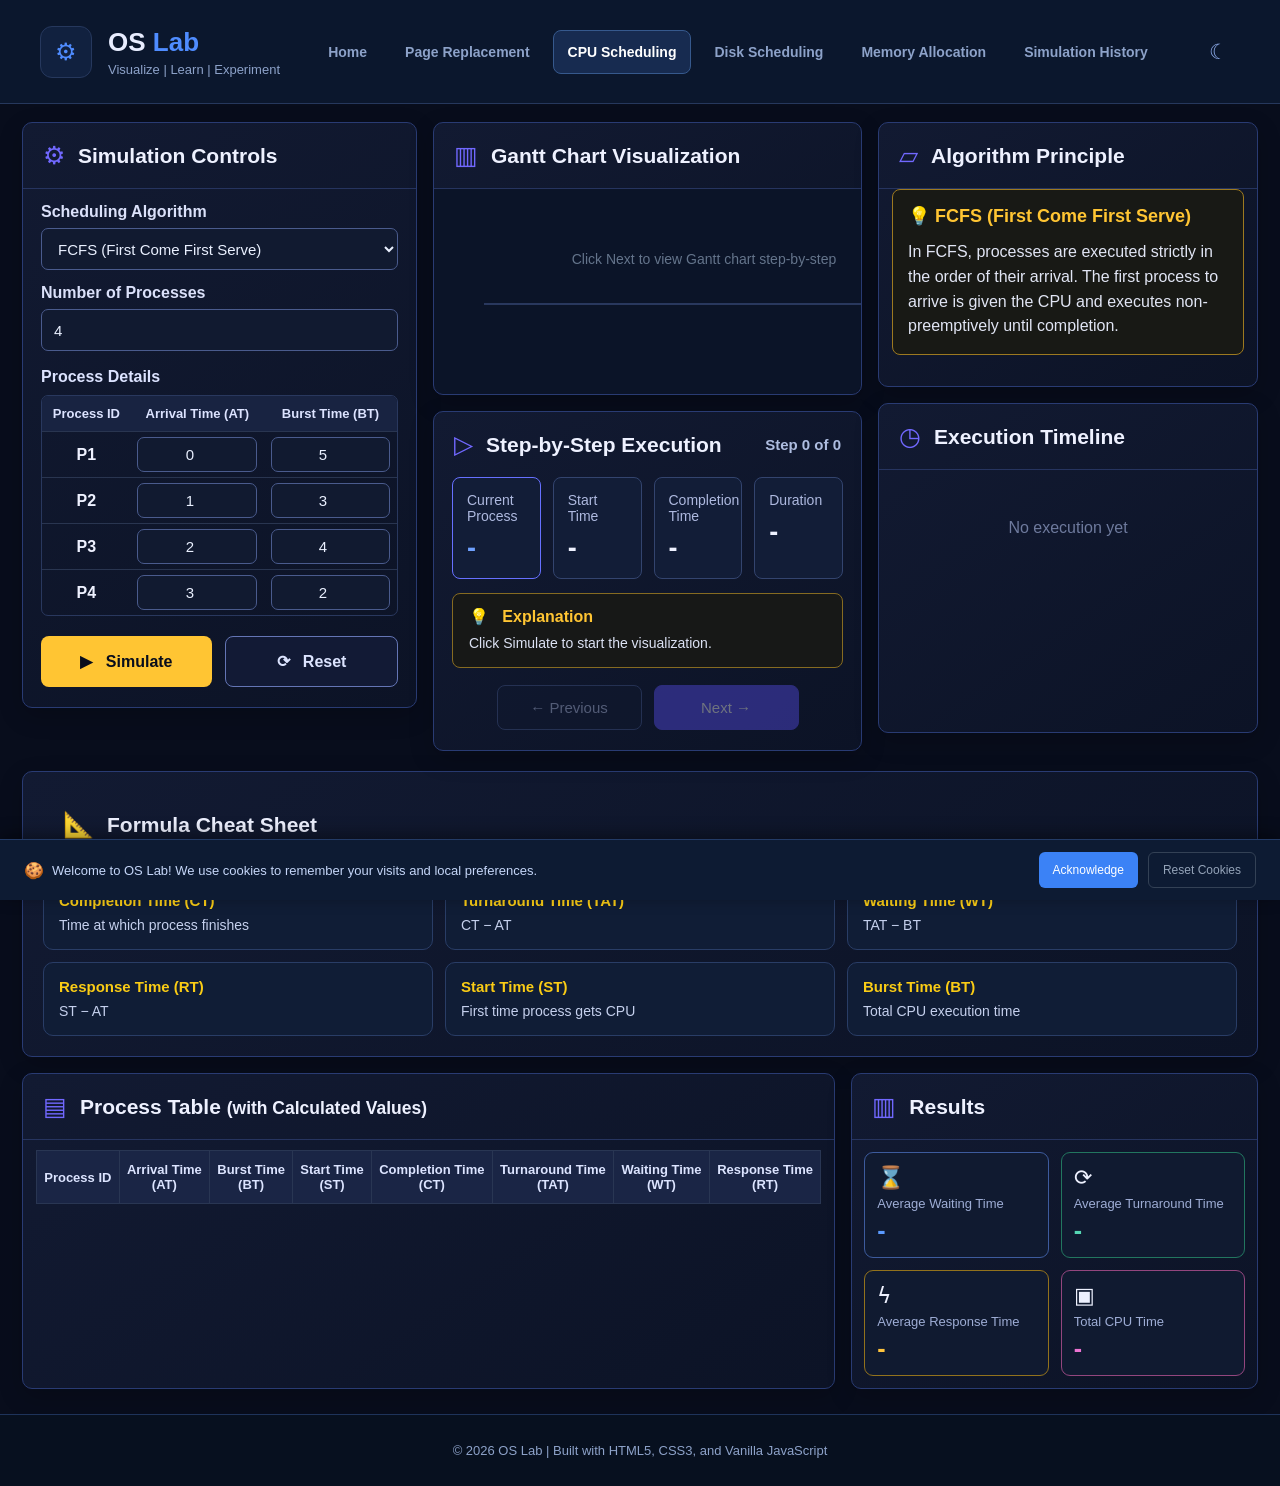
==== commit 941d6f2a: "made ux better and also added theme toggling (light and dark)" ====
--- a/cpu-scheduling.html
+++ b/cpu-scheduling.html
@@ -4,24 +4,31 @@
 <meta charset="UTF-8">
 <meta name="viewport" content="width=device-width,initial-scale=1.0">
 <title>OS Lab | CPU Scheduling</title>
+<!-- Apply the saved theme before first paint (prevents a flash of the dark theme) -->
+<script>
+    try {
+        if (JSON.parse(localStorage.getItem("oslab_theme")) === "light") {
+            document.documentElement.classList.add("light-theme");
+        }
+    } catch (err) {}
+</script>
+
 <link rel="stylesheet" href="css/scheduling.css">
+<link rel="stylesheet" href="css/navbar.css">
 </head>
 
 <body>
 
+<!-- =====================================================
+     HEADER / NAVBAR
+===================================================== -->
 <header>
-
     <div class="brand">
-
-        <div class="brand-icon">
-            ⚙
-        </div>
-
+        <div class="brand-icon">⚙</div>
         <div>
             <h1>OS <span>Lab</span></h1>
             <p>Visualize | Learn | Experiment</p>
         </div>
-
     </div>
 
     <nav>
@@ -33,10 +40,7 @@
         <a href="history.html">Simulation History</a>
     </nav>
 
-    <div class="theme-toggle">
-        ☾
-    </div>
-
+    <button type="button" class="theme-toggle" title="Toggle Theme" aria-label="Switch to Light Mode">☾</button>
 </header>
 
 <main>
@@ -565,12 +569,11 @@
 </main>
 
 
+<!-- =====================================================
+     FOOTER
+===================================================== -->
 <footer>
-
-    <p>
-        © 2026 OS Lab | Built with HTML, CSS and JavaScript
-    </p>
-
+    <p>© 2026 OS Lab | Built with HTML5, CSS3, and Vanilla JavaScript</p>
 </footer>
 
 
--- a/css/scheduling.css
+++ b/css/scheduling.css
@@ -1,1317 +1,1577 @@
-*{box-sizing:border-box;margin:0;padding:0}
-
-:root{
-    --bg:#080d1c;
-    --panel:#0e162b;
-    --panel2:#111a31;
-    --border:#293b73;
-    --purple:#5b50f5;
-    --blue:#4d8dff;
-    --yellow:#ffc533;
-    --text:#eef1ff;
-    --muted:#aab5d8;
-    --green:#48d6b0;
-    --pink:#ed55b7;
-}
-
-body{
-    font-family:Arial,sans-serif;
-    background:var(--bg);
-    color:var(--text);
-    min-height:100vh;
-}
-
-/* ============================= */
-/* NAVBAR - OS LAB */
-/* ============================= */
-
-header {
-    height: 104px;
-    padding: 0 40px;
-
-    background: #0b172d;
-    border-bottom: 1px solid #26385d;
-
-    display: flex;
-    align-items: center;
-    justify-content: space-between;
-
-    position: sticky;
-    top: 0;
-    z-index: 1000;
-}
-
-/* ============================= */
-/* BRAND */
-/* ============================= */
-
-.brand {
-    display: flex;
-    align-items: center;
-    gap: 16px;
-}
-
-.brand-icon {
-    width: 52px;
-    height: 52px;
-
-    border: 1px solid #41618f;
-    border-radius: 15px;
-
-    background: #101d38;
-    color: #ffc83d;
-
-    display: flex;
-    align-items: center;
-    justify-content: center;
-
-    font-size: 23px;
-
-    box-shadow: 0 0 20px rgba(65, 97, 143, 0.15);
-}
-
-.brand > div:last-child {
-    display: flex;
-    flex-direction: column;
-    justify-content: center;
-}
-
-.brand h1 {
-    margin: 0;
-
-    font-size: 29px;
-    line-height: 1.1;
-
-    color: #ffffff;
-    font-weight: 700;
-}
-
-.brand h1 span {
-    color: #7898ff;
-}
-
-.brand p {
-    margin: 4px 0 0;
-
-    color: #7f9bd0;
-
-    font-size: 13px;
-}
-
-/* ============================= */
-/* NAVIGATION */
-/* ============================= */
-
-header nav {
-    display: flex;
-    align-items: center;
-    gap: 12px;
-}
-
-header nav a {
-    position: relative;
-
-    padding: 12px 17px;
-
-    color: #aebfe4;
-
-    text-decoration: none;
-
-    font-size: 15px;
-    font-weight: 500;
-
-    border: 1px solid transparent;
-    border-radius: 10px;
-
-    transition: all 0.2s ease;
-}
-
-header nav a:hover {
-    color: #ffffff;
-}
-
-header nav a.active {
-    color: #ffffff;
-
-    background: #172b50;
-
-    border-color: #36598d;
-}
-
-/* ============================= */
-/* THEME ICON */
-/* ============================= */
-
-.theme-toggle {
-    color: #8ba9e8;
-
-    font-size: 21px;
-
-    width: 40px;
-    text-align: center;
-
-    cursor: pointer;
-}
-
-/* ============================= */
-/* RESPONSIVE */
-/* ============================= */
-
-@media (max-width: 900px) {
-
-    header {
-        padding: 0 20px;
-    }
-
-    header nav {
-        gap: 4px;
-    }
-
-    header nav a {
-        padding: 10px 11px;
-        font-size: 13px;
-    }
-
-    .brand p {
-        display: none;
-    }
-
-}
-
-@media (max-width: 700px) {
-
-    header {
-        height: auto;
-        min-height: 80px;
-        padding: 12px 18px;
-    }
-
-    header nav {
-        display: none;
-    }
-
-    .theme-toggle {
-        display: block;
-    }
-
-}
-
-main{
-    padding:18px 22px 25px;
-}
-
-.top-grid{
-    display:grid;
-    grid-template-columns:395px minmax(500px,1fr) 380px;
-    gap:16px;
-    align-items:start;
-}
-
-.center-column,
-.right-column{
-    display:flex;
-    flex-direction:column;
-    gap:16px;
-}
-
-.card{
-    background:linear-gradient(145deg,#121a32,#0c1326);
-    border:1px solid var(--border);
-    border-radius:10px;
-    overflow:hidden;
-    box-shadow:0 8px 25px rgba(0,0,0,.2);
-}
-
-.card-title{
-    display:flex;
-    align-items:center;
-    gap:13px;
-    padding:18px 20px;
-    border-bottom:1px solid #26345f;
-}
-
-.card-title span{
-    color:#7168ff;
-    font-size:25px;
-}
-
-.card-title h2{
-    font-size:21px;
-}
-
-.controls-card{
-    padding-bottom:20px;
-}
-
-.controls-card .card-title{
-    margin-bottom:14px;
-}
-
-label{
-    display:block;
-    color:#dbe1fa;
-    font-size:16px;
-    font-weight:600;
-    margin:14px 18px 7px;
-}
-
-select,
-input{
-    width:calc(100% - 36px);
-    margin:0 18px;
-    height:42px;
-    border:1px solid #4a5b8d;
-    border-radius:7px;
-    background:#111a30;
-    color:#eaf0ff;
-    padding:0 12px;
-    font-size:15px;
-    outline:none;
-}
-
-select:focus,
-input:focus{
-    border-color:var(--purple);
-    box-shadow:0 0 0 2px rgba(91,80,245,.15);
-}
-
-.sub-heading{
-    margin:17px 18px 9px;
-    font-size:16px;
-    color:#dce3ff;
-}
-
-.process-table{
-    margin:0 18px;
-    border:1px solid #29385e;
-    border-radius:7px;
-    overflow:hidden;
-}
-
-.process-header,
-.process-row{
-    display:grid;
-    grid-template-columns:1fr 1.5fr 1.5fr;
-    align-items:center;
-}
-
-.process-header.has-priority,
-.process-row.has-priority{
-    grid-template-columns:1fr 1.2fr 1.2fr 1.2fr;
-}
-
-.process-header{
-    background:#182341;
-    color:#dce3ff;
-    font-size:13px;
-    font-weight:bold;
-}
-
-.process-header span,
-.process-row span{
-    padding:10px 8px;
-    text-align:center;
-}
-
-.process-row{
-    border-top:1px solid #293550;
-}
-
-.process-row span:first-child{
-    font-weight:bold;
-}
-
-.process-row input{
-    width:90%;
-    height:35px;
-    margin:5px auto;
-    display:block;
-    text-align:center;
-    padding:5px;
-}
-
-.quantum-container{
-    display:none;
-}
-
-.buttons{
-    display:flex;
-    gap:13px;
-    margin:20px 18px 0;
-}
-
-.buttons button{
-    flex:1;
-    height:51px;
-    border-radius:8px;
-    font-size:16px;
-    font-weight:bold;
-    cursor:pointer;
-    transition:.2s;
-}
-
-.simulate-btn{
-    background:var(--yellow);
-    color:#080d1c;
-    border:0;
-}
-
-.simulate-btn:hover{
-    transform:translateY(-2px);
-    box-shadow:0 5px 18px rgba(255,197,51,.25);
-}
-
-.reset-btn{
-    background:#121a35;
-    color:#dce4ff;
-    border:1px solid #6475b5;
-}
-
-.reset-btn:hover{
-    border-color:#8c99d8;
-}
-
-.gantt-card{
-    min-height:245px;
-}
-
-.gantt-chart{
-    height:205px;
-    padding:20px;
-    position:relative;
-    overflow-x:auto;
-    overflow-y:hidden;
-    background:#0b1428;
-    border-radius:0 0 12px 12px;
-}
-
-#ganttCanvas{
-    display:block;
-    min-width:100%;
-    height:165px;
-}
-
-.step-card{
-    padding-bottom:20px;
-}
-
-.step-header{
-    display:flex;
-    justify-content:space-between;
-    align-items:center;
-}
-
-.step-header .card-title{
-    border:0;
-}
-
-#stepCounter{
-    margin-right:20px;
-    color:#bdc8ec;
-    font-size:16px;
-}
-
-.step-info-grid{
-    display:grid;
-    grid-template-columns:repeat(4,1fr);
-    gap:12px;
-    padding:0 18px 14px;
-}
-
-.info-box{
-    background:#121d37;
-    border:1px solid #33446e;
-    border-radius:8px;
-    padding:14px;
-    min-height:86px;
-}
-
-.info-box span{
-    display:block;
-    color:#aeb9df;
-    font-size:14px;
-    margin-bottom:9px;
-}
-
-.info-box strong{
-    font-size:27px;
-}
-
-.current-process{
-    border-color:#6670ff;
-}
-
-.current-process strong{
-    color:#6fa1ff;
-}
-
-.explanation{
-    margin:0 18px;
-    padding:13px 16px;
-    border:1px solid #866b21;
-    background:#171817;
-    border-radius:8px;
-}
-
-.explanation h3{
-    color:var(--yellow);
-    font-size:16px;
-    margin-bottom:7px;
-}
-
-.explanation p{
-    color:#dce2f4;
-    line-height:1.5;
-    font-size:14px;
-}
-
-.navigation{
-    display:flex;
-    justify-content:center;
-    gap:12px;
-    margin-top:17px;
-}
-
-.navigation button{
-    min-width:145px;
-    height:45px;
-    border-radius:8px;
-    border:1px solid #465a8e;
-    background:#111a31;
-    color:#b8c4e7;
-    font-size:15px;
-    cursor:pointer;
-}
-
-.navigation button:last-child{
-    background:var(--purple);
-    border-color:var(--purple);
-    color:#fff;
-}
-
-.navigation button:disabled{
-    opacity:.4;
-    cursor:not-allowed;
-}
-
-.principle-card{
-    min-height:265px;
-}
-
-.principle-content{
-    margin:0 13px 13px;
-    padding:15px;
-    border:1px solid #9c7920;
-    border-radius:8px;
-    background:#181915;
-}
-
-.principle-content h3{
-    color:var(--yellow);
-    font-size:18px;
-    margin-bottom:13px;
-}
-
-.principle-content p{
-    color:#e1e5f4;
-    line-height:1.55;
-    font-size:16px;
-}
-
-.timeline-card{
-    min-height:330px;
-}
-
-#executionTimeline{
-    padding:14px;
-}
-
-.empty-timeline{
-    color:#6e7a9d;
-    text-align:center;
-    padding:35px 0;
-}
-
-.timeline-item{
-    display:flex;
-    align-items:center;
-    gap:13px;
-    padding:12px;
-    margin-bottom:9px;
-    border:1px solid #354a83;
-    border-radius:8px;
-    background:#101a31;
-}
-
-.timeline-number{
-    width:40px;
-    height:40px;
-    border-radius:50%;
-    background:#303d66;
-    display:flex;
-    align-items:center;
-    justify-content:center;
-    font-weight:bold;
-}
-
-.timeline-item.active .timeline-number{
-    background:var(--purple);
-}
-
-.timeline-process{
-    color:#bec9ed;
-    font-size:16px;
-}
-
-.timeline-time{
-    color:#aeb9dd;
-    margin-left:auto;
-}
-
-.bottom-grid{
-    display:grid;
-    grid-template-columns:minmax(650px,2fr) minmax(350px,1fr);
-    gap:16px;
-    margin-top:16px;
-}
-
-.results-table-card{
-    min-height:270px;
-}
-
-.table-wrapper{
-    overflow-x:auto;
-    padding:10px 13px 14px;
-}
-
-table{
-    width:100%;
-    border-collapse:collapse;
-    font-size:13px;
-}
-
-thead{
-    background:#1a2545;
-}
-
-th{
-    color:#dce4ff;
-    font-weight:600;
-    padding:11px 7px;
-    border:1px solid #293653;
-}
-
-td{
-    text-align:center;
-    padding:11px 7px;
-    color:#d8def3;
-    border:1px solid #202d4b;
-}
-
-tbody tr:nth-child(even){
-    background:#0f172b;
-}
-
-.metrics-card{
-    min-height:270px;
-}
-
-.metrics-grid{
-    display:grid;
-    grid-template-columns:1fr 1fr;
-    gap:12px;
-    padding:12px;
-}
-
-.metric{
-    min-height:92px;
-    border:1px solid #3d5b9d;
-    border-radius:9px;
-    padding:12px;
-    background:#101a30;
-}
-
-.metric span{
-    font-size:22px;
-}
-
-.metric p{
-    font-size:13px;
-    color:#9eadd5;
-    margin:5px 0;
-}
-
-.metric strong{
-    font-size:25px;
-}
-
-.metric.waiting strong{color:#5c9bff}
-.metric.turnaround strong{color:#55d6b3}
-.metric.response strong{color:#ffc43d}
-.metric.cpu strong{color:#ed73d2}
-
-.metric.response{border-color:#92721c}
-.metric.turnaround{border-color:#22765f}
-.metric.cpu{border-color:#93467e}
-
-footer{
-    text-align:center;
-    color:#66739b;
-    font-size:13px;
-    padding:18px;
-}
-
-
-/* RESPONSIVE */
-
-@media(max-width:1250px){
-    .top-grid{
-        grid-template-columns:330px 1fr;
-    }
-
-    .right-column{
-        grid-column:1/-1;
-        display:grid;
-        grid-template-columns:1fr 1fr;
-    }
-
-    .bottom-grid{
-        grid-template-columns:1fr;
-    }
-
-    nav{
-        margin-left:30px;
-        gap:20px;
-    }
-}
-
-@media(max-width:850px){
-    header{
-        height:auto;
-        padding:15px 20px;
-        flex-wrap:wrap;
-        gap:15px;
-    }
-
-    nav{
-        order:3;
-        width:100%;
-        justify-content:center;
-    }
-
-    .top-grid{
-        grid-template-columns:1fr;
-    }
-
-    .right-column{
-        grid-column:auto;
-        display:flex;
-    }
-
-    .step-info-grid{
-        grid-template-columns:1fr 1fr;
-    }
-
-    .bottom-grid{
-        grid-template-columns:1fr;
-    }
-}
-
-@media(max-width:550px){
-    main{
-        padding:10px;
-    }
-
-    .brand h1{
-        font-size:25px;
-    }
-
-    nav{
-        gap:14px;
-    }
-
-    nav a{
-        font-size:13px;
-    }
-
-    .step-info-grid{
-        grid-template-columns:1fr;
-    }
-
-    .metrics-grid{
-        grid-template-columns:1fr;
-    }
-
-    .process-header,
-    .process-row{
-        grid-template-columns:70px 1fr 1fr;
-    }
-
-    .buttons{
-        flex-direction:column;
-    }
-}
-
-/* =========================
-   FORMULA CHEAT SHEET
-========================= */
-
-.formula-card{
-    margin-top:20px;
-    padding:20px;
-}
-
-.formula-card .card-title{
-    margin-bottom:18px;
-}
-
-.formula-grid{
-    display:grid;
-    grid-template-columns:repeat(3,1fr);
-    gap:12px;
-}
-
-.formula-item{
-    padding:15px;
-    border:1px solid #293d66;
-    border-radius:10px;
-    background:#101d36;
-    transition:.2s;
-}
-
-.formula-item:hover{
-    border-color:#6366f1;
-    transform:translateY(-2px);
-}
-
-.formula-item strong{
-    display:block;
-    color:#facc15;
-    font-size:15px;
-    margin-bottom:7px;
-}
-
-.formula-item span{
-    color:#c5d0ed;
-    font-size:14px;
-}
-
-@media(max-width:900px){
-
-    .formula-grid{
-        grid-template-columns:repeat(2,1fr);
-    }
-
-}
-
-@media(max-width:600px){
-
-    .formula-grid{
-        grid-template-columns:1fr;
-    }
-
-}
-
-/* =========================================================
-   ROUND ROBIN STEP VISUALIZATION
-   ========================================================= */
-
-.rr-simulation{
-    width:100%;
-    padding:20px;
-    border:1px solid #293d68;
-    border-radius:12px;
-    background:#0d1830;
-}
-
-/* ---------- TOP INFO ---------- */
-
-.rr-top-info{
-    display:flex;
-    align-items:center;
-    gap:14px;
-    margin-bottom:20px;
-}
-
-.rr-badge{
-    padding:9px 18px;
-    border-radius:22px;
-    font-size:16px;
-    font-weight:700;
-    white-space:nowrap;
-}
-
-.rr-quantum{
-    color:#ffc83d;
-    border:1px solid #ffc83d;
-    background:#ffc83d12;
-}
-
-.rr-time{
-    color:#69a3ff;
-    border:1px solid #4285ff;
-    background:#4285ff12;
-}
-
-
-/* ---------- MAIN SIMULATION AREA ---------- */
-
-.rr-main{
-    display:grid;
-    grid-template-columns:260px minmax(0,1fr);
-    gap:18px;
-    align-items:stretch;
-}
-
-
-/* ---------- CPU ---------- */
-
-.rr-cpu{
-    min-height:155px;
-    padding:16px;
-    border:1px solid #4f46e5;
-    border-radius:12px;
-    background:#101d38;
-}
-
-.rr-section-title{
-    display:flex;
-    align-items:center;
-    gap:10px;
-
-    color:#f1f5ff;
-    font-size:17px;
-    font-weight:700;
-
-    padding-bottom:12px;
-    border-bottom:1px solid #24365d;
-}
-
-.rr-cpu-icon{
-    color:#ffc83d;
-    font-size:19px;
-}
-
-.rr-running{
-    margin-top:16px;
-    min-height:85px;
-
-    display:flex;
-    flex-direction:column;
-    align-items:center;
-    justify-content:center;
-
-    border:1px solid #ffc83d;
-    border-radius:9px;
-
-    background:#182746;
-    box-shadow:0 0 20px rgba(255,200,61,.12);
-}
-
-.rr-running-id{
-    font-size:24px;
-    font-weight:800;
-    color:#ffffff;
-}
-
-.rr-running-details{
-    margin-top:4px;
-    color:#b9c7e8;
-    font-size:13px;
-}
-
-.rr-running-details strong{
-    color:#ffc83d;
-}
-
-.rr-idle{
-    min-height:85px;
-
-    display:flex;
-    align-items:center;
-    justify-content:center;
-
-    color:#7f91ba;
-    font-style:italic;
-}
-
-
-/* ---------- READY QUEUE ---------- */
-
-.rr-queue{
-    min-width:0;
-    padding:16px;
-
-    border:1px solid #293f70;
-    border-radius:12px;
-
-    background:#101d38;
-}
-
-.rr-queue-header{
-    display:flex;
-    align-items:center;
-    justify-content:space-between;
-
-    padding-bottom:12px;
-    border-bottom:1px solid #24365d;
-}
-
-.rr-queue-title{
-    display:flex;
-    align-items:center;
-    gap:10px;
-
-    color:#f1f5ff;
-    font-size:17px;
-    font-weight:700;
-}
-
-.rr-queue-direction{
-    color:#8294c1;
-    font-size:12px;
-}
-
-
-/* ---------- QUEUE ITEMS ---------- */
-
-.rr-queue-track{
-    display:flex;
-    align-items:center;
-    gap:14px;
-
-    min-height:105px;
-    margin-top:14px;
-
-    overflow-x:auto;
-    overflow-y:hidden;
-
-    padding:4px 2px 10px;
-}
-
-.rr-queue-track::-webkit-scrollbar{
-    height:6px;
-}
-
-.rr-queue-track::-webkit-scrollbar-track{
-    background:#111d34;
-    border-radius:10px;
-}
-
-.rr-queue-track::-webkit-scrollbar-thumb{
-    background:#334d82;
-    border-radius:10px;
-}
-
-
-/* Individual process */
-
-.rr-queue-item{
-    position:relative;
-
-    flex:0 0 135px;
-    min-height:78px;
-
-    padding:11px 12px;
-
-    border:1px solid #3b568e;
-    border-radius:9px;
-
-    background:#152542;
-
-    display:flex;
-    flex-direction:column;
-    justify-content:center;
-
-    transition:.25s;
-}
-
-.rr-queue-item:hover{
-    border-color:#6366f1;
-    transform:translateY(-2px);
-}
-
-.rr-queue-item.current{
-    border-color:#ffc83d;
-    box-shadow:0 0 15px rgba(255,200,61,.15);
-}
-
-.rr-process-id{
-    color:#ffffff;
-    font-size:17px;
-    font-weight:800;
-    margin-bottom:5px;
-}
-
-.rr-process-info{
-    color:#aebde0;
-    font-size:12px;
-    line-height:1.5;
-}
-
-.rr-process-info strong{
-    color:#ffc83d;
-}
-
-
-/* Arrow between queue elements */
-
-.rr-queue-arrow{
-    flex:0 0 auto;
-
-    color:#627aa9;
-    font-size:20px;
-}
-
-
-/* Empty queue */
-
-.rr-empty{
-    width:100%;
-    min-height:75px;
-
-    display:flex;
-    align-items:center;
-    justify-content:center;
-
-    color:#7789b3;
-    font-size:14px;
-    font-style:italic;
-}
-
-
-/* ---------- PROCESS STATUS ---------- */
-
-.rr-status{
-    margin-top:18px;
-    padding-top:16px;
-
-    border-top:1px solid #24365d;
-}
-
-.rr-status-title{
-    color:#aebde0;
-    font-size:14px;
-    font-weight:700;
-    margin-bottom:10px;
-}
-
-.rr-status-list{
-    display:flex;
-    flex-wrap:wrap;
-    gap:8px;
-}
-
-.rr-status-item{
-    display:flex;
-    align-items:center;
-    gap:7px;
-
-    padding:6px 10px;
-
-    border:1px solid #314b7c;
-    border-radius:7px;
-
-    background:#111f39;
-
-    color:#d7e0f5;
-    font-size:13px;
-}
-
-.rr-status-item .status-id{
-    color:#ffffff;
-    font-weight:700;
-}
-
-.rr-status-item .status-badge{
-    padding:2px 6px;
-    border-radius:4px;
-
-    background:#393b79;
-    color:#c9c8ff;
-
-    font-size:11px;
-    font-weight:700;
-}
-
-.rr-status-item .remaining{
-    color:#aebde0;
-}
-
-.rr-status-item.running{
-    border-color:#ffc83d;
-}
-
-.rr-status-item.running .status-badge{
-    background:#ffc83d;
-    color:#10182b;
-}
-
-.rr-status-item.completed{
-    border-color:#34d399;
-}
-
-.rr-status-item.completed .status-badge{
-    background:#34d399;
-    color:#071b16;
-}
-
-
-/* =========================================================
-   STEP CARD
-   ========================================================= */
-
-.step-card{
-    overflow:hidden;
-}
-
-.step-header{
-    display:flex;
-    align-items:center;
-    justify-content:space-between;
-}
-
-#stepCounter{
-    color:#aebde0;
-    font-size:15px;
-    font-weight:600;
-}
-
-
-/* =========================================================
-   RESPONSIVE
-   ========================================================= */
-
-@media(max-width:900px){
-
-    .rr-main{
-        grid-template-columns:1fr;
-    }
-
-    .rr-cpu{
-        min-height:auto;
-    }
-
-    .rr-running{
-        min-height:75px;
-    }
-}
-
-
-@media(max-width:600px){
-
-    .rr-simulation{
-        padding:14px;
-    }
-
-    .rr-top-info{
-        flex-wrap:wrap;
-    }
-
-    .rr-main{
-        gap:12px;
-    }
-
-    .rr-queue-track{
-        gap:10px;
-    }
-
-    .rr-queue-item{
-        flex-basis:120px;
-    }
-
-    .rr-status-list{
-        gap:6px;
-    }
-
-    .rr-status-item{
-        font-size:12px;
-    }
-}
-
-/* SAVE SIMULATION BUTTON */
-.save-sim-btn {
-    background: #0f766e !important;
-    border: 1px solid #14b8a6 !important;
-    color: #ccfbf1 !important;
-    width: 100%;
-    margin-top: 10px;
-}
-.save-sim-btn:hover {
-    background: #0d9488 !important;
-}
-
-/* LIGHT THEME OVERRIDES */
-html.light-theme body,
-body.light-theme {
-    background: #f1f5f9;
-    color: #0f172a;
-}
-body.light-theme header {
-    background: #ffffff;
-    border-bottom: 1px solid #cbd5e1;
-}
-body.light-theme header nav a {
-    color: #475569;
-}
-body.light-theme header nav a:hover {
-    background: #e2e8f0;
-    color: #0f172a;
-}
-body.light-theme header nav a.active {
-    background: #e2e8f0;
-    border-color: #cbd5e1;
-    color: #1e3a8a;
-}
-body.light-theme .brand-icon {
-    background: #e2e8f0;
-    border-color: #cbd5e1;
-}
-body.light-theme .brand h1 {
-    color: #0f172a;
-}
-body.light-theme .brand p {
-    color: #64748b;
-}
-body.light-theme .card {
-    background: #ffffff;
-    border-color: #cbd5e1;
-    box-shadow: 0 4px 12px rgba(0,0,0,0.06);
-}
-body.light-theme .card-title h2,
-body.light-theme .sub-heading,
-body.light-theme label {
-    color: #0f172a;
-}
-body.light-theme select,
-body.light-theme input {
-    background: #f8fafc;
-    border-color: #cbd5e1;
-    color: #0f172a;
-}
-body.light-theme .process-header {
-    background: #e2e8f0;
-    color: #1e293b;
-}
-body.light-theme .process-table,
-body.light-theme .process-row {
-    border-color: #cbd5e1;
-}
-body.light-theme .process-row span {
-    color: #0f172a;
-}
-body.light-theme .metric {
-    background: #f8fafc;
-    border-color: #cbd5e1;
-}
-body.light-theme .metric strong {
-    color: #0f172a;
-}
-body.light-theme .metric p {
-    color: #64748b;
-}
-body.light-theme footer {
-    background: #ffffff;
-    border-top: 1px solid #cbd5e1;
-    color: #64748b;
-}+*{box-sizing:border-box;margin:0;padding:0}
+
+:root{
+    --bg:#080d1c;
+    --panel:#0e162b;
+    --panel2:#111a31;
+    --border:#293b73;
+    --purple:#5b50f5;
+    --blue:#4d8dff;
+    --yellow:#ffc533;
+    --text:#eef1ff;
+    --muted:#aab5d8;
+    --green:#48d6b0;
+    --pink:#ed55b7;
+}
+
+body{
+    font-family:Arial,sans-serif;
+    background:var(--bg);
+    color:var(--text);
+    min-height:100vh;
+}
+
+/* =========================================================
+   HEADER / NAVBAR / FOOTER
+   provided by the shared css/navbar.css
+   ========================================================= */
+
+main{
+    padding:18px 22px 25px;
+}
+
+.top-grid{
+    display:grid;
+    /* minmax(0,1fr) keeps the 395px/380px side columns exact but lets the
+       middle column shrink below 500px, so the grid never forces horizontal
+       page scrolling between the 1250px breakpoint and its ~1351px minimum. */
+    grid-template-columns:395px minmax(0,1fr) 380px;
+    gap:16px;
+    align-items:start;
+}
+
+.center-column,
+.right-column{
+    display:flex;
+    flex-direction:column;
+    gap:16px;
+}
+
+.card{
+    background:linear-gradient(145deg,#121a32,#0c1326);
+    border:1px solid var(--border);
+    border-radius:10px;
+    overflow:hidden;
+    box-shadow:0 8px 25px rgba(0,0,0,.2);
+}
+
+.card-title{
+    display:flex;
+    align-items:center;
+    gap:13px;
+    padding:18px 20px;
+    border-bottom:1px solid #26345f;
+}
+
+.card-title span{
+    color:#7168ff;
+    font-size:25px;
+}
+
+.card-title h2{
+    font-size:21px;
+}
+
+.controls-card{
+    padding-bottom:20px;
+}
+
+.controls-card .card-title{
+    margin-bottom:14px;
+}
+
+label{
+    display:block;
+    color:#dbe1fa;
+    font-size:16px;
+    font-weight:600;
+    margin:14px 18px 7px;
+}
+
+select,
+input{
+    width:calc(100% - 36px);
+    margin:0 18px;
+    height:42px;
+    border:1px solid #4a5b8d;
+    border-radius:7px;
+    background:#111a30;
+    color:#eaf0ff;
+    padding:0 12px;
+    font-size:15px;
+    outline:none;
+}
+
+select:focus,
+input:focus{
+    border-color:var(--purple);
+    box-shadow:0 0 0 2px rgba(91,80,245,.15);
+}
+
+/* The inputs above reset outline:none — give every control a clearly
+   visible keyboard focus ring (mouse focus keeps the subtle style above). */
+select:focus-visible,
+input:focus-visible,
+button:focus-visible{
+    outline:2px solid #4f8cff;
+    outline-offset:2px;
+}
+
+.sub-heading{
+    margin:17px 18px 9px;
+    font-size:16px;
+    color:#dce3ff;
+}
+
+.process-table{
+    margin:0 18px;
+    border:1px solid #29385e;
+    border-radius:7px;
+    overflow:hidden;
+}
+
+.process-header,
+.process-row{
+    display:grid;
+    grid-template-columns:1fr 1.5fr 1.5fr;
+    align-items:center;
+}
+
+.process-header.has-priority,
+.process-row.has-priority{
+    grid-template-columns:1fr 1.2fr 1.2fr 1.2fr;
+}
+
+.process-header{
+    background:#182341;
+    color:#dce3ff;
+    font-size:13px;
+    font-weight:bold;
+}
+
+.process-header span,
+.process-row span{
+    padding:10px 8px;
+    text-align:center;
+}
+
+.process-row{
+    border-top:1px solid #293550;
+}
+
+.process-row span:first-child{
+    font-weight:bold;
+}
+
+.process-row input{
+    width:90%;
+    height:35px;
+    margin:5px auto;
+    display:block;
+    text-align:center;
+    padding:5px;
+}
+
+.quantum-container{
+    display:none;
+}
+
+.buttons{
+    display:flex;
+    gap:13px;
+    margin:20px 18px 0;
+}
+
+.buttons button{
+    flex:1;
+    height:51px;
+    border-radius:8px;
+    font-size:16px;
+    font-weight:bold;
+    cursor:pointer;
+    transition:.2s;
+}
+
+.simulate-btn{
+    background:var(--yellow);
+    color:#080d1c;
+    border:0;
+}
+
+.simulate-btn:hover{
+    transform:translateY(-2px);
+    box-shadow:0 5px 18px rgba(255,197,51,.25);
+}
+
+.reset-btn{
+    background:#121a35;
+    color:#dce4ff;
+    border:1px solid #6475b5;
+}
+
+.reset-btn:hover{
+    border-color:#8c99d8;
+}
+
+.gantt-card{
+    min-height:245px;
+}
+
+.gantt-chart{
+    height:205px;
+    padding:20px;
+    position:relative;
+    overflow-x:auto;
+    overflow-y:hidden;
+    background:#0b1428;
+    border-radius:0 0 12px 12px;
+}
+
+#ganttCanvas{
+    display:block;
+    min-width:100%;
+    height:165px;
+}
+
+.step-card{
+    padding-bottom:20px;
+}
+
+.step-header{
+    display:flex;
+    justify-content:space-between;
+    align-items:center;
+}
+
+.step-header .card-title{
+    border:0;
+}
+
+/* Single source of truth for the step counter (this rule previously
+   duplicated a conflicting one further down the file). */
+#stepCounter{
+    margin-right:20px;
+    color:#aebde0;
+    font-size:15px;
+    font-weight:600;
+}
+
+.step-info-grid{
+    display:grid;
+    grid-template-columns:repeat(4,minmax(0,1fr));
+    gap:12px;
+    padding:0 18px 14px;
+}
+
+.info-box{
+    background:#121d37;
+    border:1px solid #33446e;
+    border-radius:8px;
+    padding:14px;
+    min-height:86px;
+}
+
+.info-box span{
+    display:block;
+    color:#aeb9df;
+    font-size:14px;
+    margin-bottom:9px;
+}
+
+.info-box strong{
+    font-size:27px;
+}
+
+.current-process{
+    border-color:#6670ff;
+}
+
+.current-process strong{
+    color:#6fa1ff;
+}
+
+.explanation{
+    margin:0 18px;
+    padding:13px 16px;
+    border:1px solid #866b21;
+    background:#171817;
+    border-radius:8px;
+}
+
+.explanation h3{
+    color:var(--yellow);
+    font-size:16px;
+    margin-bottom:7px;
+}
+
+.explanation p{
+    color:#dce2f4;
+    line-height:1.5;
+    font-size:14px;
+}
+
+.navigation{
+    display:flex;
+    justify-content:center;
+    gap:12px;
+    margin-top:17px;
+}
+
+.navigation button{
+    min-width:145px;
+    height:45px;
+    border-radius:8px;
+    border:1px solid #465a8e;
+    background:#111a31;
+    color:#b8c4e7;
+    font-size:15px;
+    cursor:pointer;
+}
+
+.navigation button:last-child{
+    background:var(--purple);
+    border-color:var(--purple);
+    color:#fff;
+}
+
+.navigation button:disabled{
+    opacity:.4;
+    cursor:not-allowed;
+}
+
+.principle-card{
+    min-height:265px;
+}
+
+.principle-content{
+    margin:0 13px 13px;
+    padding:15px;
+    border:1px solid #9c7920;
+    border-radius:8px;
+    background:#181915;
+}
+
+.principle-content h3{
+    color:var(--yellow);
+    font-size:18px;
+    margin-bottom:13px;
+}
+
+.principle-content p{
+    color:#e1e5f4;
+    line-height:1.55;
+    font-size:16px;
+}
+
+.timeline-card{
+    min-height:330px;
+}
+
+#executionTimeline{
+    padding:14px;
+}
+
+.empty-timeline{
+    color:#6e7a9d;
+    text-align:center;
+    padding:35px 0;
+}
+
+.timeline-item{
+    display:flex;
+    align-items:center;
+    gap:13px;
+    padding:12px;
+    margin-bottom:9px;
+    border:1px solid #354a83;
+    border-radius:8px;
+    background:#101a31;
+}
+
+.timeline-number{
+    width:40px;
+    height:40px;
+    border-radius:50%;
+    background:#303d66;
+    display:flex;
+    align-items:center;
+    justify-content:center;
+    font-weight:bold;
+}
+
+.timeline-item.active .timeline-number{
+    background:var(--purple);
+}
+
+.timeline-process{
+    color:#bec9ed;
+    font-size:16px;
+}
+
+.timeline-time{
+    color:#aeb9dd;
+    margin-left:auto;
+}
+
+.bottom-grid{
+    display:grid;
+    grid-template-columns:minmax(650px,2fr) minmax(350px,1fr);
+    gap:16px;
+    margin-top:16px;
+}
+
+.results-table-card{
+    min-height:270px;
+}
+
+.table-wrapper{
+    overflow-x:auto;
+    padding:10px 13px 14px;
+}
+
+table{
+    width:100%;
+    border-collapse:collapse;
+    font-size:13px;
+}
+
+thead{
+    background:#1a2545;
+}
+
+th{
+    color:#dce4ff;
+    font-weight:600;
+    padding:11px 7px;
+    border:1px solid #293653;
+}
+
+td{
+    text-align:center;
+    padding:11px 7px;
+    color:#d8def3;
+    border:1px solid #202d4b;
+}
+
+tbody tr:nth-child(even){
+    background:#0f172b;
+}
+
+.metrics-card{
+    min-height:270px;
+}
+
+.metrics-grid{
+    display:grid;
+    grid-template-columns:1fr 1fr;
+    gap:12px;
+    padding:12px;
+}
+
+.metric{
+    min-height:92px;
+    border:1px solid #3d5b9d;
+    border-radius:9px;
+    padding:12px;
+    background:#101a30;
+}
+
+.metric span{
+    font-size:22px;
+}
+
+.metric p{
+    font-size:13px;
+    color:#9eadd5;
+    margin:5px 0;
+}
+
+.metric strong{
+    font-size:25px;
+}
+
+.metric.waiting strong{color:#5c9bff}
+.metric.turnaround strong{color:#55d6b3}
+.metric.response strong{color:#ffc43d}
+.metric.cpu strong{color:#ed73d2}
+
+.metric.response{border-color:#92721c}
+.metric.turnaround{border-color:#22765f}
+.metric.cpu{border-color:#93467e}
+
+/* FOOTER: provided by the shared css/navbar.css */
+
+
+/* RESPONSIVE */
+
+@media(max-width:1250px){
+    .top-grid{
+        grid-template-columns:330px 1fr;
+    }
+
+    .right-column{
+        grid-column:1/-1;
+        display:grid;
+        grid-template-columns:1fr 1fr;
+    }
+
+    .bottom-grid{
+        grid-template-columns:1fr;
+    }
+
+    /* The inputs are direct grid children with an intrinsic width larger
+       than their share of the narrowed330px column — let the tracks and the
+       fields shrink instead of clipping them at the table's overflow edge. */
+    .process-header,
+    .process-row{
+        grid-template-columns:minmax(0,1fr) minmax(0,1.5fr) minmax(0,1.5fr);
+    }
+
+    .process-header.has-priority,
+    .process-row.has-priority{
+        grid-template-columns:minmax(0,1fr) minmax(0,1.2fr) minmax(0,1.2fr) minmax(0,1.2fr);
+    }
+
+    .process-row input{
+        min-width:0;
+    }
+}
+
+@media(max-width:850px){
+    .top-grid{
+        grid-template-columns:1fr;
+    }
+
+    .right-column{
+        grid-column:auto;
+        display:flex;
+    }
+
+    .step-info-grid{
+        grid-template-columns:1fr 1fr;
+    }
+
+    .bottom-grid{
+        grid-template-columns:1fr;
+    }
+}
+
+@media(max-width:550px){
+    main{
+        padding:10px;
+    }
+
+    .step-info-grid{
+        grid-template-columns:1fr;
+    }
+
+    .metrics-grid{
+        grid-template-columns:1fr;
+    }
+
+    .process-header,
+    .process-row{
+        grid-template-columns:70px minmax(0,1fr) minmax(0,1fr);
+    }
+
+    .buttons{
+        flex-direction:column;
+    }
+
+    /* Two 145px buttons + gap no longer fit inside a 320px-wide card —
+       share the row equally instead of being clipped by the card. */
+    .navigation button{
+        min-width:0;
+        flex:1;
+    }
+}
+
+/* Touch targets (WCAG 2.5.5): inputs/selects sit below 44px at their
+   default heights; the Save Simulation button has no height of its own. */
+@media (pointer: coarse){
+    select,
+    input,
+    .save-sim-btn{
+        min-height:44px;
+    }
+}
+
+/* =========================
+   FORMULA CHEAT SHEET
+========================= */
+
+.formula-card{
+    margin-top:20px;
+    padding:20px;
+}
+
+.formula-card .card-title{
+    margin-bottom:18px;
+}
+
+.formula-grid{
+    display:grid;
+    grid-template-columns:repeat(3,1fr);
+    gap:12px;
+}
+
+.formula-item{
+    padding:15px;
+    border:1px solid #293d66;
+    border-radius:10px;
+    background:#101d36;
+    transition:.2s;
+}
+
+.formula-item:hover{
+    border-color:#6366f1;
+    transform:translateY(-2px);
+}
+
+.formula-item strong{
+    display:block;
+    color:#facc15;
+    font-size:15px;
+    margin-bottom:7px;
+}
+
+.formula-item span{
+    color:#c5d0ed;
+    font-size:14px;
+}
+
+@media(max-width:900px){
+
+    .formula-grid{
+        grid-template-columns:repeat(2,1fr);
+    }
+
+}
+
+@media(max-width:600px){
+
+    .formula-grid{
+        grid-template-columns:1fr;
+    }
+
+}
+
+/* =========================================================
+   ROUND ROBIN STEP VISUALIZATION
+   ========================================================= */
+
+/* ---------- CONTAINER ---------- */
+
+.rr-queue-container{
+    margin:2px 18px 14px;
+    padding:16px;
+    background:#0a1830;
+    border:1px solid #26345f;
+    border-radius:10px;
+    box-shadow:0 8px 25px rgba(0,0,0,.15);
+}
+
+
+/* ---------- TOP BADGES ---------- */
+
+.rr-header-badges{
+    display:flex;
+    flex-wrap:wrap;
+    align-items:center;
+    gap:10px;
+    margin-bottom:14px;
+}
+
+.rr-badge{
+    display:inline-flex;
+    align-items:center;
+    gap:6px;
+    padding:7px 15px;
+    border-radius:999px;
+    font-size:14px;
+    font-weight:700;
+    white-space:nowrap;
+}
+
+.rr-badge strong{
+    font-size:15px;
+    font-variant-numeric:tabular-nums;
+}
+
+.rr-badge-quantum{
+    color:#ffc83d;
+    border:1px solid #ffc83d;
+    background:rgba(255,200,61,.08);
+}
+
+.rr-badge-time{
+    color:#69a3ff;
+    border:1px solid #4285ff;
+    background:rgba(66,133,255,.08);
+}
+
+
+/* ---------- MAIN AREA (CPU + READY QUEUE) ---------- */
+
+.rr-visual-area{
+    display:flex;
+    flex-wrap:wrap;
+    align-items:stretch;
+    gap:14px;
+}
+
+.rr-cpu-section,
+.rr-ready-section{
+    min-width:0;
+    padding:14px;
+    background:#101d38;
+    border:1px solid #26345f;
+    border-radius:10px;
+    display:flex;
+    flex-direction:column;
+}
+
+.rr-cpu-section{
+    flex:1 1 230px;
+}
+
+.rr-ready-section{
+    flex:2 1 300px;
+}
+
+.rr-section-title{
+    display:flex;
+    flex-wrap:wrap;
+    align-items:center;
+    gap:8px 10px;
+
+    color:#f1f5ff;
+    font-size:15px;
+    font-weight:700;
+
+    padding-bottom:11px;
+    margin-bottom:12px;
+    border-bottom:1px solid #26345f;
+}
+
+.rr-queue-direction{
+    margin-left:auto;
+    padding:3px 9px;
+    border:1px solid #26345f;
+    border-radius:6px;
+    background:#0a1830;
+    color:#8da2c9;
+    font-size:11px;
+    font-weight:600;
+    letter-spacing:.05em;
+    white-space:nowrap;
+}
+
+
+/* ---------- EMPTY STATES (CPU + QUEUE) ---------- */
+
+.rr-empty-label,
+.rr-empty-queue{
+    width:100%;
+    min-height:110px;
+
+    display:flex;
+    align-items:center;
+    justify-content:center;
+    gap:8px;
+    padding:22px 12px;
+
+    border:1px dashed #26345f;
+    border-radius:8px;
+    background:#0a1830;
+
+    color:#8da2c9;
+    font-size:14px;
+    font-style:italic;
+    text-align:center;
+}
+
+
+/* ---------- CPU / RUNNING ---------- */
+
+.rr-cpu-content{
+    flex:1;
+    display:flex;
+    flex-direction:column;
+    justify-content:center;
+    gap:10px;
+    min-height:150px;
+}
+
+.rr-idle-box{
+    display:flex;
+    flex-direction:column;
+    align-items:center;
+    justify-content:center;
+    gap:6px;
+
+    min-height:118px;
+    padding:16px;
+
+    border:1px dashed #3b568e;
+    border-radius:9px;
+    background:#0e1a35;
+
+    text-align:center;
+}
+
+.rr-idle-title{
+    color:#8da2c9;
+    font-size:13px;
+    font-weight:700;
+    letter-spacing:.1em;
+}
+
+.rr-idle-time{
+    color:#aab5d8;
+    font-size:15px;
+    font-weight:600;
+}
+
+.rr-running-box{
+    display:flex;
+    flex-direction:column;
+    align-items:center;
+    justify-content:center;
+    gap:7px;
+
+    min-height:118px;
+    padding:15px 14px;
+
+    border:1px solid #ffc83d;
+    border-radius:9px;
+    background:#182746;
+    box-shadow:0 0 20px rgba(255,200,61,.12);
+
+    text-align:center;
+}
+
+.rr-running-pid{
+    color:#ffffff;
+    font-size:23px;
+    font-weight:800;
+    line-height:1.1;
+}
+
+.rr-running-info{
+    display:flex;
+    flex-wrap:wrap;
+    justify-content:center;
+    gap:4px 16px;
+    color:#b9c7e8;
+    font-size:13px;
+}
+
+.rr-running-info strong{
+    color:#ffc83d;
+}
+
+.rr-remaining{
+    color:#aab5d8;
+    font-size:13px;
+}
+
+.rr-remaining strong{
+    color:#69a3ff;
+}
+
+.rr-running-status{
+    margin-top:2px;
+    padding:4px 11px;
+    border-radius:999px;
+    font-size:11px;
+    font-weight:800;
+    letter-spacing:.07em;
+    text-transform:uppercase;
+}
+
+.rr-running-status.running{
+    background:#ffc83d;
+    color:#10182b;
+}
+
+.rr-running-status.completed{
+    background:#34d399;
+    color:#071b16;
+}
+
+.rr-running-status.expired{
+    background:#6366f1;
+    color:#ffffff;
+}
+
+
+/* ---------- READY QUEUE TRACK ---------- */
+
+.rr-ready-queue{
+    flex:1;
+    display:flex;
+    align-items:stretch;
+    gap:18px;
+
+    min-height:150px;
+    padding:26px 4px 10px;
+
+    overflow-x:auto;
+    overflow-y:hidden;
+
+    scrollbar-width:thin;
+    scrollbar-color:#334d82 #0a1830;
+}
+
+.rr-ready-queue::-webkit-scrollbar{
+    height:8px;
+}
+
+.rr-ready-queue::-webkit-scrollbar-track{
+    background:#0a1830;
+    border-radius:10px;
+}
+
+.rr-ready-queue::-webkit-scrollbar-thumb{
+    background:#334d82;
+    border-radius:10px;
+}
+
+.rr-ready-queue::-webkit-scrollbar-thumb:hover{
+    background:#4f8cff;
+}
+
+
+/* ---------- QUEUE ITEMS ---------- */
+
+.rr-ready-item{
+    position:relative;
+
+    flex:0 0 156px;
+    min-height:112px;
+
+    padding:10px 12px;
+
+    border:1px solid #3b568e;
+    border-radius:9px;
+    background:#152542;
+
+    display:flex;
+    flex-direction:column;
+    align-items:flex-start;
+    justify-content:center;
+    gap:4px;
+
+    transition:.2s;
+}
+
+.rr-ready-item:hover{
+    border-color:#6366f1;
+    transform:translateY(-2px);
+}
+
+.rr-ready-item.queue-front{
+    border-color:#ffc83d;
+    box-shadow:0 0 15px rgba(255,200,61,.15);
+}
+
+.rr-ready-item.queue-front::before{
+    content:"FRONT";
+    position:absolute;
+    left:12px;
+    top:-6px;
+    transform:translateY(-100%);
+
+    padding:2px 7px;
+    border:1px solid #ffc83d;
+    border-radius:999px;
+    background:#0a1830;
+    color:#ffc83d;
+    font-size:9px;
+    font-weight:800;
+    letter-spacing:.08em;
+    line-height:1.3;
+}
+
+.rr-ready-item + .rr-ready-item::before{
+    content:"\203A";
+    position:absolute;
+    left:-13px;
+    top:50%;
+    transform:translateY(-50%);
+
+    color:#627aa9;
+    font-size:17px;
+    line-height:1;
+    pointer-events:none;
+}
+
+.rr-position{
+    width:22px;
+    height:22px;
+    border-radius:50%;
+
+    display:flex;
+    align-items:center;
+    justify-content:center;
+
+    background:#26345f;
+    color:#aab5d8;
+    font-size:11px;
+    font-weight:700;
+}
+
+.rr-process-name{
+    color:#ffffff;
+    font-size:16px;
+    font-weight:800;
+    line-height:1.2;
+}
+
+.rr-process-bt,
+.rr-process-remaining{
+    color:#8da2c9;
+    font-size:12px;
+    line-height:1.4;
+}
+
+.rr-process-bt strong{
+    color:#ffc83d;
+}
+
+.rr-process-remaining strong{
+    color:#69a3ff;
+}
+
+
+/* ---------- PROCESS STATUS ---------- */
+
+.rr-status-section{
+    margin-top:16px;
+    padding-top:14px;
+    border-top:1px solid #26345f;
+}
+
+.rr-status-title{
+    color:#aab5d8;
+    font-size:13px;
+    font-weight:700;
+    letter-spacing:.06em;
+    text-transform:uppercase;
+    margin-bottom:10px;
+}
+
+.rr-status-chips{
+    display:flex;
+    flex-wrap:wrap;
+    gap:8px;
+}
+
+.rr-status-chip{
+    display:flex;
+    flex-wrap:wrap;
+    align-items:center;
+    gap:7px;
+
+    min-width:0;
+    padding:6px 11px;
+
+    border:1px solid #314b7c;
+    border-radius:8px;
+    background:#111f39;
+
+    color:#d7e0f5;
+    font-size:13px;
+}
+
+.rr-status-chip strong{
+    color:#ffffff;
+}
+
+.rr-status-chip .status-remaining{
+    color:#8da2c9;
+    font-size:12px;
+    white-space:nowrap;
+}
+
+.rr-status-chip .status-badge{
+    padding:2px 8px;
+    border-radius:5px;
+
+    background:#393b79;
+    color:#c9c8ff;
+
+    font-size:11px;
+    font-weight:700;
+    white-space:nowrap;
+}
+
+.rr-status-chip .status-badge.running{
+    background:#ffc83d;
+    color:#10182b;
+}
+
+.rr-status-chip .status-badge.completed{
+    background:#34d399;
+    color:#071b16;
+}
+
+.rr-status-chip .status-badge.ready{
+    background:#4f8cff;
+    color:#ffffff;
+}
+
+
+/* =========================================================
+   STEP CARD
+   ========================================================= */
+
+.step-card{
+    overflow:hidden;
+}
+
+.step-header{
+    display:flex;
+    align-items:center;
+    justify-content:space-between;
+}
+
+
+/* =========================================================
+   RESPONSIVE - ROUND ROBIN
+   ========================================================= */
+
+@media(max-width:900px){
+
+    .rr-queue-container{
+        padding:14px;
+    }
+
+    .rr-cpu-section,
+    .rr-ready-section{
+        padding:12px;
+    }
+}
+
+
+@media(max-width:600px){
+
+    .rr-queue-container{
+        padding:12px;
+    }
+
+    .rr-header-badges{
+        gap:8px;
+    }
+
+    .rr-badge{
+        padding:6px 12px;
+        font-size:13px;
+    }
+
+    .rr-visual-area{
+        gap:10px;
+    }
+
+    .rr-ready-queue{
+        gap:14px;
+    }
+
+    .rr-ready-item{
+        flex-basis:138px;
+        min-height:106px;
+    }
+
+    .rr-status-chips{
+        gap:6px;
+    }
+
+    .rr-status-chip{
+        padding:5px 9px;
+        font-size:12px;
+    }
+}
+
+/* SAVE SIMULATION BUTTON */
+.save-sim-btn {
+    background: #0f766e !important;
+    border: 1px solid #14b8a6 !important;
+    color: #ccfbf1 !important;
+    width: 100%;
+    margin-top: 10px;
+}
+.save-sim-btn:hover {
+    background: #0d9488 !important;
+}
+
+/* LIGHT THEME OVERRIDES */
+html.light-theme body,
+body.light-theme {
+    background: #f1f5f9;
+    color: #0f172a;
+}
+/* HEADER / NAVBAR light-theme: shared css/navbar.css */
+body.light-theme .card {
+    background: #ffffff;
+    border-color: #cbd5e1;
+    box-shadow: 0 4px 12px rgba(0,0,0,0.06);
+}
+body.light-theme .card-title h2,
+body.light-theme .sub-heading,
+body.light-theme label {
+    color: #0f172a;
+}
+body.light-theme select,
+body.light-theme input {
+    background: #f8fafc;
+    border-color: #cbd5e1;
+    color: #0f172a;
+}
+body.light-theme .process-header {
+    background: #e2e8f0;
+    color: #1e293b;
+}
+body.light-theme .process-table,
+body.light-theme .process-row {
+    border-color: #cbd5e1;
+}
+body.light-theme .process-row span {
+    color: #0f172a;
+}
+body.light-theme .metric {
+    background: #f8fafc;
+    border-color: #cbd5e1;
+}
+body.light-theme .metric strong {
+    color: #0f172a;
+}
+body.light-theme .metric p {
+    color: #64748b;
+}
+body.light-theme .metric span {
+    color: #b45309;
+}
+
+/* Card chrome: dark navy hairlines clash on the white cards. */
+body.light-theme .card-title {
+    border-bottom-color: #cbd5e1;
+}
+body.light-theme .card-title span {
+    color: #0f172a;
+}
+body.light-theme select option {
+    background: #f8fafc;
+    color: #0f172a;
+}
+
+/* Secondary buttons keep the site's outlined-button treatment. */
+body.light-theme .reset-btn {
+    background: #ffffff;
+    color: #0f172a;
+    border-color: #cbd5e1;
+}
+/* The dark-theme .reset-btn:hover is out-specified by the rule above —
+   give light mode its own hover feedback. */
+body.light-theme .reset-btn:hover {
+    border-color: #64748b;
+}
+body.light-theme .navigation button {
+    background: #ffffff;
+    border-color: #cbd5e1;
+    color: #0f172a;
+}
+/* Re-assert the primary (purple) button — the rule above would out-specify
+   the dark-theme `:last-child` rule. */
+body.light-theme .navigation button:last-child {
+    background: var(--purple);
+    border-color: var(--purple);
+    color: #fff;
+}
+
+/* Gantt chrome is painted by JS with the light palette — the canvas needs
+   the light surface behind it or its labels land on dark navy. */
+body.light-theme .gantt-chart {
+    background: #f8fafc;
+}
+
+body.light-theme #stepCounter {
+    color: #475569;
+}
+
+/* Step info boxes flip to the same light tiles the metrics use. */
+body.light-theme .info-box {
+    background: #f8fafc;
+    border-color: #cbd5e1;
+}
+body.light-theme .info-box span {
+    color: #64748b;
+}
+body.light-theme .info-box strong {
+    color: #0f172a;
+}
+body.light-theme .current-process {
+    border-color: #1d4ed8;
+}
+body.light-theme .current-process strong {
+    color: #1d4ed8;
+}
+
+/* Explanation / principle callouts keep an amber identity on a light
+   surface instead of staying dark. */
+body.light-theme .explanation {
+    background: #fffbeb;
+}
+body.light-theme .explanation h3 {
+    color: #b45309;
+}
+body.light-theme .explanation p {
+    color: #334155;
+}
+body.light-theme .principle-content {
+    background: #fffbeb;
+}
+body.light-theme .principle-content h3 {
+    color: #b45309;
+}
+body.light-theme .principle-content p {
+    color: #334155;
+}
+
+/* Execution timeline. */
+body.light-theme .empty-timeline {
+    color: #64748b;
+}
+body.light-theme .timeline-item {
+    background: #f8fafc;
+    border-color: #cbd5e1;
+}
+body.light-theme .timeline-number {
+    background: #e2e8f0;
+    color: #475569;
+}
+body.light-theme .timeline-item.active .timeline-number {
+    background: var(--purple);
+    color: #ffffff;
+}
+body.light-theme .timeline-process {
+    color: #0f172a;
+}
+body.light-theme .timeline-time {
+    color: #475569;
+}
+
+/* Results table: the dark thead/td/even-row rules would otherwise leave
+   light-gray text on white rows and a patchwork body. */
+body.light-theme thead {
+    background: #e2e8f0;
+}
+body.light-theme th {
+    color: #0f172a;
+    border-color: #cbd5e1;
+}
+body.light-theme td {
+    color: #0f172a;
+    border-color: #cbd5e1;
+}
+body.light-theme tbody tr:nth-child(even) {
+    background: #f1f5f9;
+}
+body.light-theme tbody tr:hover {
+    background: #e2e8f0;
+}
+
+/* Formula cheat sheet tiles. */
+body.light-theme .formula-item {
+    background: #f8fafc;
+    border-color: #cbd5e1;
+}
+body.light-theme .formula-item:hover {
+    border-color: #6366f1;
+}
+body.light-theme .formula-item strong {
+    color: #b45309;
+}
+body.light-theme .formula-item span {
+    color: #475569;
+}
+
+/* Focus rings have to clear the light surfaces too. */
+body.light-theme select:focus-visible,
+body.light-theme input:focus-visible,
+body.light-theme button:focus-visible {
+    outline-color: #1d4ed8;
+}
+
+/* LIGHT THEME - ROUND ROBIN */
+
+body.light-theme .rr-queue-container{
+    background:#ffffff;
+    border-color:#cbd5e1;
+    box-shadow:0 4px 12px rgba(0,0,0,0.06);
+}
+
+body.light-theme .rr-cpu-section,
+body.light-theme .rr-ready-section{
+    background:#f8fafc;
+    border-color:#cbd5e1;
+}
+
+body.light-theme .rr-section-title{
+    color:#0f172a;
+    border-bottom-color:#cbd5e1;
+}
+
+body.light-theme .rr-queue-direction{
+    background:#ffffff;
+    border-color:#cbd5e1;
+    color:#475569;
+}
+
+body.light-theme .rr-badge-quantum,
+body.light-theme .rr-badge-time{
+    background:#ffffff;
+    border-color:#cbd5e1;
+    color:#0f172a;
+}
+
+body.light-theme .rr-empty-label,
+body.light-theme .rr-empty-queue{
+    background:#f8fafc;
+    border-color:#cbd5e1;
+    color:#64748b;
+}
+
+body.light-theme .rr-idle-box{
+    background:#f8fafc;
+    border-color:#cbd5e1;
+}
+
+body.light-theme .rr-idle-title{
+    color:#475569;
+}
+
+body.light-theme .rr-idle-time{
+    color:#0f172a;
+}
+
+body.light-theme .rr-running-box{
+    background:#ffffff;
+    box-shadow:none;
+}
+
+body.light-theme .rr-running-pid{
+    color:#0f172a;
+}
+
+body.light-theme .rr-running-info{
+    color:#475569;
+}
+
+body.light-theme .rr-running-info strong{
+    color:#0f172a;
+}
+
+body.light-theme .rr-remaining{
+    color:#64748b;
+}
+
+body.light-theme .rr-remaining strong{
+    color:#0f172a;
+}
+
+body.light-theme .rr-running-status.running,
+body.light-theme .rr-status-chip .status-badge.running{
+    background:#ffc83d;
+    color:#0f172a;
+}
+
+body.light-theme .rr-running-status.completed,
+body.light-theme .rr-status-chip .status-badge.completed{
+    background:#34d399;
+    color:#0f172a;
+}
+
+body.light-theme .rr-running-status.expired,
+body.light-theme .rr-status-chip .status-badge.ready{
+    background:#4f8cff;
+    color:#ffffff;
+}
+
+body.light-theme .rr-ready-queue{
+    scrollbar-color:#cbd5e1 #f1f5f9;
+}
+
+body.light-theme .rr-ready-queue::-webkit-scrollbar-track{
+    background:#f1f5f9;
+}
+
+body.light-theme .rr-ready-queue::-webkit-scrollbar-thumb{
+    background:#cbd5e1;
+}
+
+body.light-theme .rr-ready-queue::-webkit-scrollbar-thumb:hover{
+    background:#94a3b8;
+}
+
+body.light-theme .rr-ready-item{
+    background:#ffffff;
+    border-color:#cbd5e1;
+}
+
+body.light-theme .rr-ready-item.queue-front{
+    border-color:#ffc83d;
+    box-shadow:none;
+}
+
+body.light-theme .rr-ready-item.queue-front::before{
+    background:#f8fafc;
+    border-color:#cbd5e1;
+    color:#475569;
+}
+
+body.light-theme .rr-ready-item + .rr-ready-item::before{
+    color:#64748b;
+}
+
+body.light-theme .rr-position{
+    background:#e2e8f0;
+    color:#475569;
+}
+
+body.light-theme .rr-process-name{
+    color:#0f172a;
+}
+
+body.light-theme .rr-process-bt,
+body.light-theme .rr-process-remaining{
+    color:#64748b;
+}
+
+body.light-theme .rr-process-bt strong,
+body.light-theme .rr-process-remaining strong{
+    color:#0f172a;
+}
+
+body.light-theme .rr-status-section{
+    border-top-color:#cbd5e1;
+}
+
+body.light-theme .rr-status-title{
+    color:#475569;
+}
+
+body.light-theme .rr-status-chip{
+    background:#f8fafc;
+    border-color:#cbd5e1;
+    color:#0f172a;
+}
+
+body.light-theme .rr-status-chip .status-badge{
+    background:#e2e8f0;
+    color:#475569;
+}
+
+body.light-theme .rr-status-chip .status-remaining{
+    color:#64748b;
+}
--- a/css/navbar.css
+++ b/css/navbar.css
@@ -0,0 +1,398 @@
+
+/* ==============================
+   OS LAB - SHARED NAVBAR
+============================== */
+
+/* Typography is pinned here so the header and footer render identically on
+   every page, no matter which body font / line-height the page stylesheet
+   uses (disk-scheduling.css uses "Poppins"/"Segoe UI", landing.css and
+   memory-allocation.css set line-height: 1.6, history.css uses Arial). */
+header,
+footer {
+    font-family: Arial, sans-serif;
+    line-height: normal;
+}
+
+header {
+    min-height: 104px;
+    padding: 16px 40px;
+    background: #0b172d;
+    border-bottom: 1px solid #26385d;
+
+    display: flex;
+    align-items: center;
+    justify-content: space-between;
+    gap: 24px;
+
+    position: sticky;
+    top: 0;
+    z-index: 1000;
+}
+
+.brand {
+    display: flex;
+    align-items: center;
+    gap: 16px;
+    flex-shrink: 0;
+}
+
+.brand-icon {
+    width: 52px;
+    height: 52px;
+    border-radius: 12px;
+    background: #11213f;
+    border: 1px solid #26385d;
+
+    display: flex;
+    align-items: center;
+    justify-content: center;
+
+    font-size: 24px;
+    color: #4f8cff;
+}
+
+.brand h1 {
+    font-size: 26px;
+    font-weight: 700;
+    color: #e8edff;
+}
+
+.brand h1 span {
+    color: #4f8cff;
+}
+
+.brand p {
+    font-size: 13px;
+    color: #8da2c9;
+    margin-top: 4px;
+}
+
+nav {
+    display: flex;
+    align-items: center;
+    justify-content: center;
+    gap: 8px;
+    flex-wrap: wrap;
+}
+
+nav a {
+    text-decoration: none;
+    color: #8da2c9;
+    font-size: 14px;
+    font-weight: 600;
+    padding: 10px 14px;
+    border-radius: 8px;
+    border: 1px solid transparent;
+    white-space: nowrap;
+    transition: 0.2s ease;
+
+    /* 44px minimum touch target (WCAG 2.5.5) */
+    display: inline-flex;
+    align-items: center;
+    min-height: 44px;
+}
+
+nav a:focus-visible {
+    outline: 2px solid #4f8cff;
+    outline-offset: 2px;
+}
+
+nav a:hover {
+    color: #ffffff;
+    background: #11213f;
+}
+
+nav a.active {
+    color: #ffffff;
+    background: #172b50;
+    border-color: #36598d;
+}
+
+/* The theme toggle is a real <button> — reset native button styling,
+   keep a 44px touch target and add a visible keyboard focus ring. */
+.theme-toggle {
+    background: none;
+    border: 0;
+    padding: 0;
+    font-family: inherit;
+
+    display: inline-flex;
+    align-items: center;
+    justify-content: center;
+
+    min-width: 44px;
+    min-height: 44px;
+
+    color: #8ba9e8;
+    font-size: 21px;
+    line-height: 1;
+
+    border-radius: 10px;
+    cursor: pointer;
+    flex-shrink: 0;
+
+    transition: color 0.2s ease, background 0.2s ease;
+}
+
+.theme-toggle:hover {
+    color: #ffffff;
+    background: #11213f;
+}
+
+.theme-toggle:focus-visible {
+    outline: 2px solid #4f8cff;
+    outline-offset: 2px;
+}
+
+/* ==============================
+   OS LAB - SHARED FOOTER
+============================== */
+
+footer {
+    height: 72px;
+    display: flex;
+    align-items: center;
+    justify-content: center;
+    border-top: 1px solid #1e335a;
+    background: #07101f;
+    color: #8da2c9;
+    font-size: 13px;
+    text-align: center;
+}
+
+/* ==============================
+   SHARED STICKY FOOTER
+   Pins the footer to the bottom of the viewport on short pages and lets
+   <main> fill the remaining space, identically on all pages.
+============================== */
+
+body {
+    min-height: 100vh;
+    display: flex;
+    flex-direction: column;
+}
+
+main {
+    flex: 1 0 auto;
+}
+
+/* ==============================
+   SHARED COOKIE NOTICE
+   (injected by js/app-common.js)
+============================== */
+
+.cookie-banner {
+    position: fixed;
+    bottom: 0;
+    left: 0;
+    right: 0;
+    z-index: 9999;
+
+    display: flex;
+    flex-wrap: wrap;
+    align-items: center;
+    justify-content: space-between;
+    gap: 12px;
+
+    padding: 12px 24px;
+
+    background: #0d1b33;
+    border-top: 1px solid #233b66;
+    box-shadow: 0 -4px 16px rgba(0, 0, 0, 0.4);
+
+    font-size: 13px;
+    color: #c5d6f8;
+}
+
+/* Pages that pin their Prev/Next step controls to the bottom
+   edge (disk scheduling, memory allocation use .action-bar)
+   lift the cookie notice just above that bar so the opaque
+   banner never hides the step buttons. When the notice is
+   dismissed the bar keeps bottom: 0. */
+body:has(.action-bar) .cookie-banner {
+    bottom: 76px;
+}
+
+.cookie-banner-text {
+    display: flex;
+    align-items: center;
+    gap: 8px;
+}
+
+.cookie-banner-icon {
+    font-size: 16px;
+}
+
+.cookie-banner-actions {
+    display: flex;
+    align-items: center;
+    gap: 10px;
+}
+
+.cookie-btn {
+    min-height: 36px;
+    padding: 6px 14px;
+
+    border-radius: 6px;
+    cursor: pointer;
+
+    font-family: inherit;
+    font-size: 12px;
+    font-weight: 500;
+}
+
+.cookie-btn:focus-visible {
+    outline: 2px solid #4f8cff;
+    outline-offset: 2px;
+}
+
+.cookie-btn-primary {
+    background: #3b82f6;
+    border: none;
+    color: #ffffff;
+}
+
+.cookie-btn-ghost {
+    background: transparent;
+    border: 1px solid #334155;
+    color: #94a3b8;
+}
+
+/* Bigger targets on touch devices */
+@media (pointer: coarse) {
+    .cookie-btn {
+        min-height: 44px;
+        padding: 10px 16px;
+    }
+}
+
+/* ==============================
+   SHARED LIGHT THEME (HEADER / FOOTER)
+============================== */
+
+/* Anchored on <html> so the pre-paint script in <head> takes effect
+   immediately, before js/storage.js has run. */
+
+html.light-theme header {
+    background: #ffffff;
+    border-bottom: 1px solid #cbd5e1;
+    color: #0f172a;
+}
+
+html.light-theme nav a {
+    color: #475569;
+}
+
+html.light-theme nav a:hover {
+    background: #e2e8f0;
+    color: #0f172a;
+}
+
+html.light-theme nav a.active {
+    background: #e2e8f0;
+    border-color: #cbd5e1;
+    color: #1e3a8a;
+}
+
+html.light-theme .brand-icon {
+    background: #e2e8f0;
+    border-color: #cbd5e1;
+    color: #0f172a;
+}
+
+html.light-theme .brand h1 {
+    color: #0f172a;
+}
+
+html.light-theme .theme-toggle {
+    color: #475569;
+}
+
+html.light-theme .theme-toggle:hover {
+    background: #e2e8f0;
+    color: #0f172a;
+}
+
+html.light-theme .cookie-banner {
+    background: #ffffff;
+    border-top-color: #cbd5e1;
+    box-shadow: 0 -4px 16px rgba(15, 23, 42, 0.12);
+    color: #475569;
+}
+
+html.light-theme .cookie-btn-ghost {
+    border-color: #cbd5e1;
+    color: #64748b;
+}
+
+html.light-theme .brand p {
+    color: #64748b;
+}
+
+html.light-theme footer {
+    background: #f8fafc;
+    border-top: 1px solid #cbd5e1;
+    color: #64748b;
+}
+
+/* Tablet */
+@media (max-width: 1100px) {
+    header {
+        flex-wrap: wrap;
+        justify-content: center;
+        padding: 16px 20px;
+        gap: 14px;
+    }
+
+    nav {
+        width: 100%;
+    }
+}
+
+/* Mobile */
+@media (max-width: 600px) {
+    header {
+        padding: 14px 12px;
+    }
+
+    .brand-icon {
+        width: 44px;
+        height: 44px;
+        font-size: 21px;
+    }
+
+    .brand h1 {
+        font-size: 23px;
+    }
+
+    .brand p {
+        font-size: 11px;
+    }
+
+    nav {
+        gap: 6px;
+
+        /* One horizontally scrollable row keeps the sticky header compact on
+           phones instead of stacking 2-3 wrapped rows over the content.
+           `safe center` centers the links when they fit and start-aligns them
+           when they must scroll, so the first links are never clipped. */
+        flex-wrap: nowrap;
+        justify-content: center;
+        justify-content: safe center;
+        overflow-x: auto;
+        -webkit-overflow-scrolling: touch;
+        scrollbar-width: none;
+        padding-bottom: 2px;
+    }
+
+    nav::-webkit-scrollbar {
+        display: none;
+    }
+
+    nav a {
+        flex-shrink: 0;
+        font-size: 13px;
+        padding: 12px;
+        min-height: 44px;
+    }
+}
